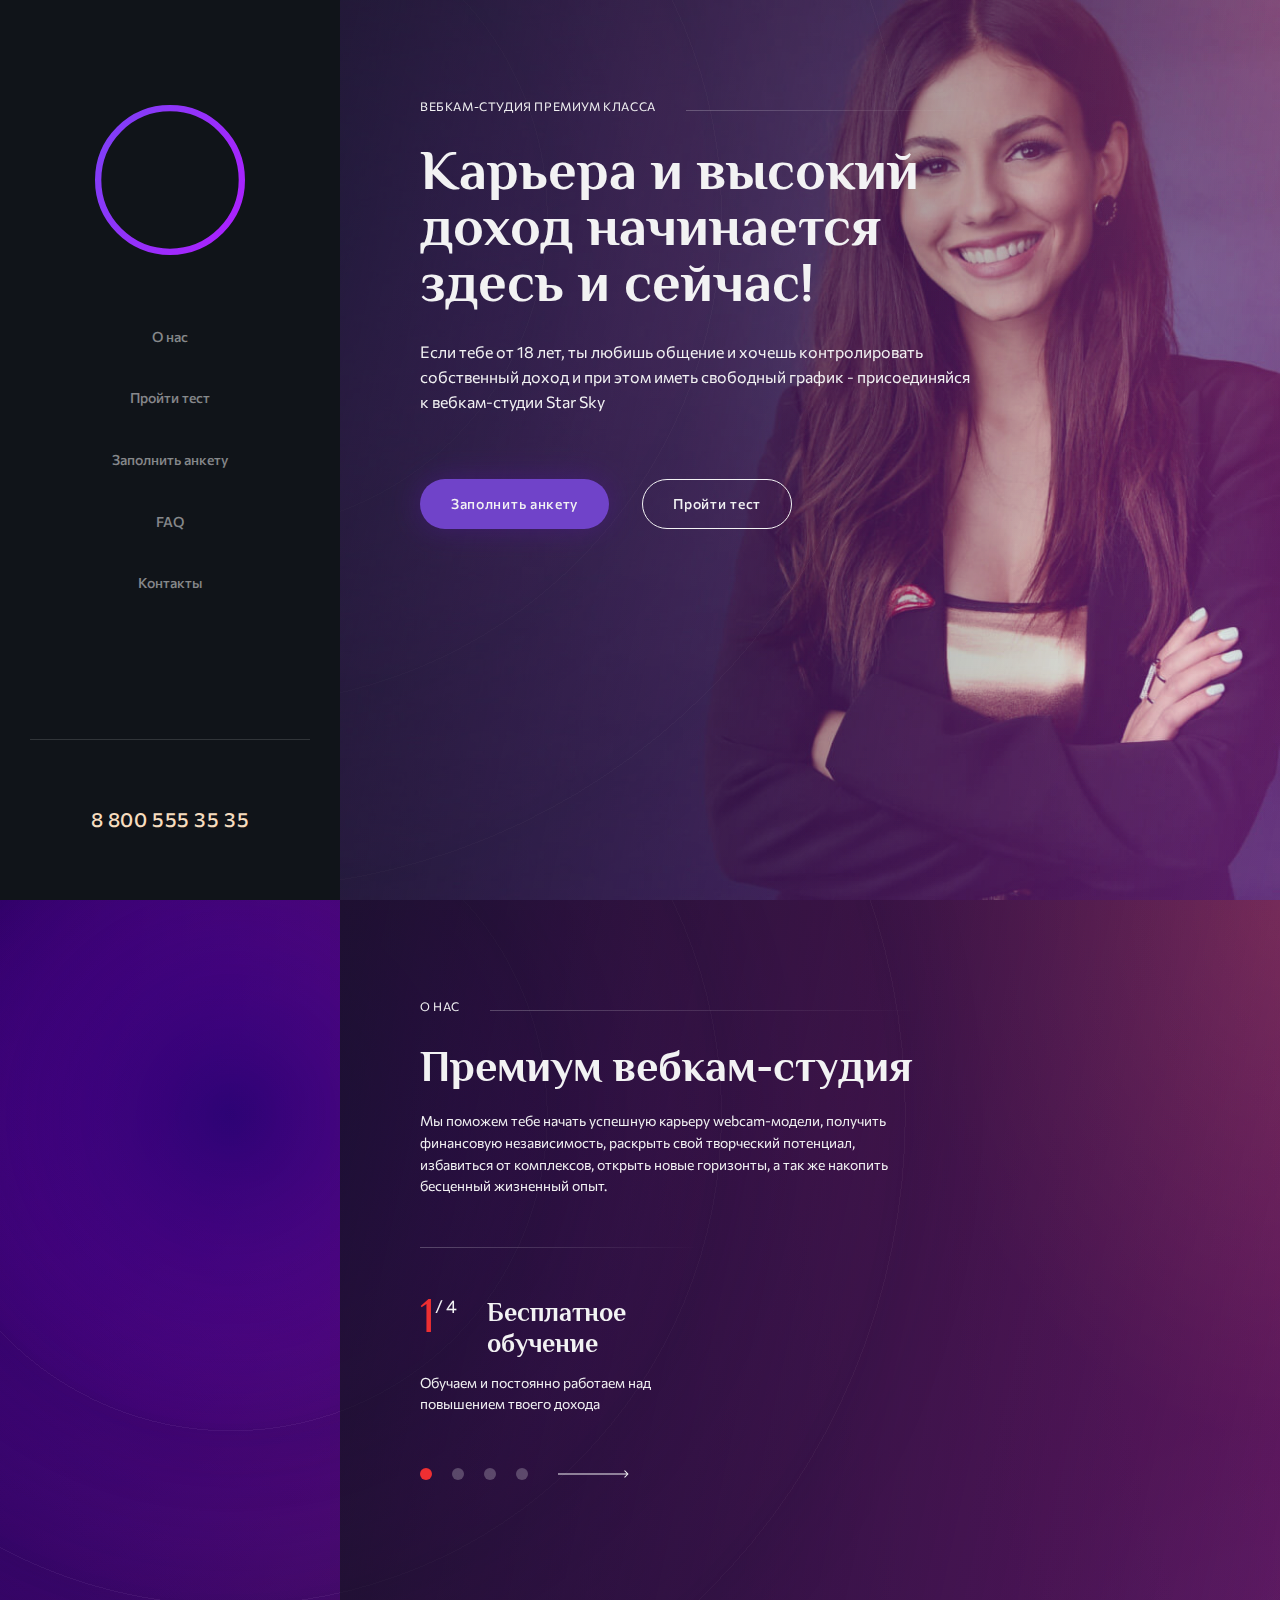
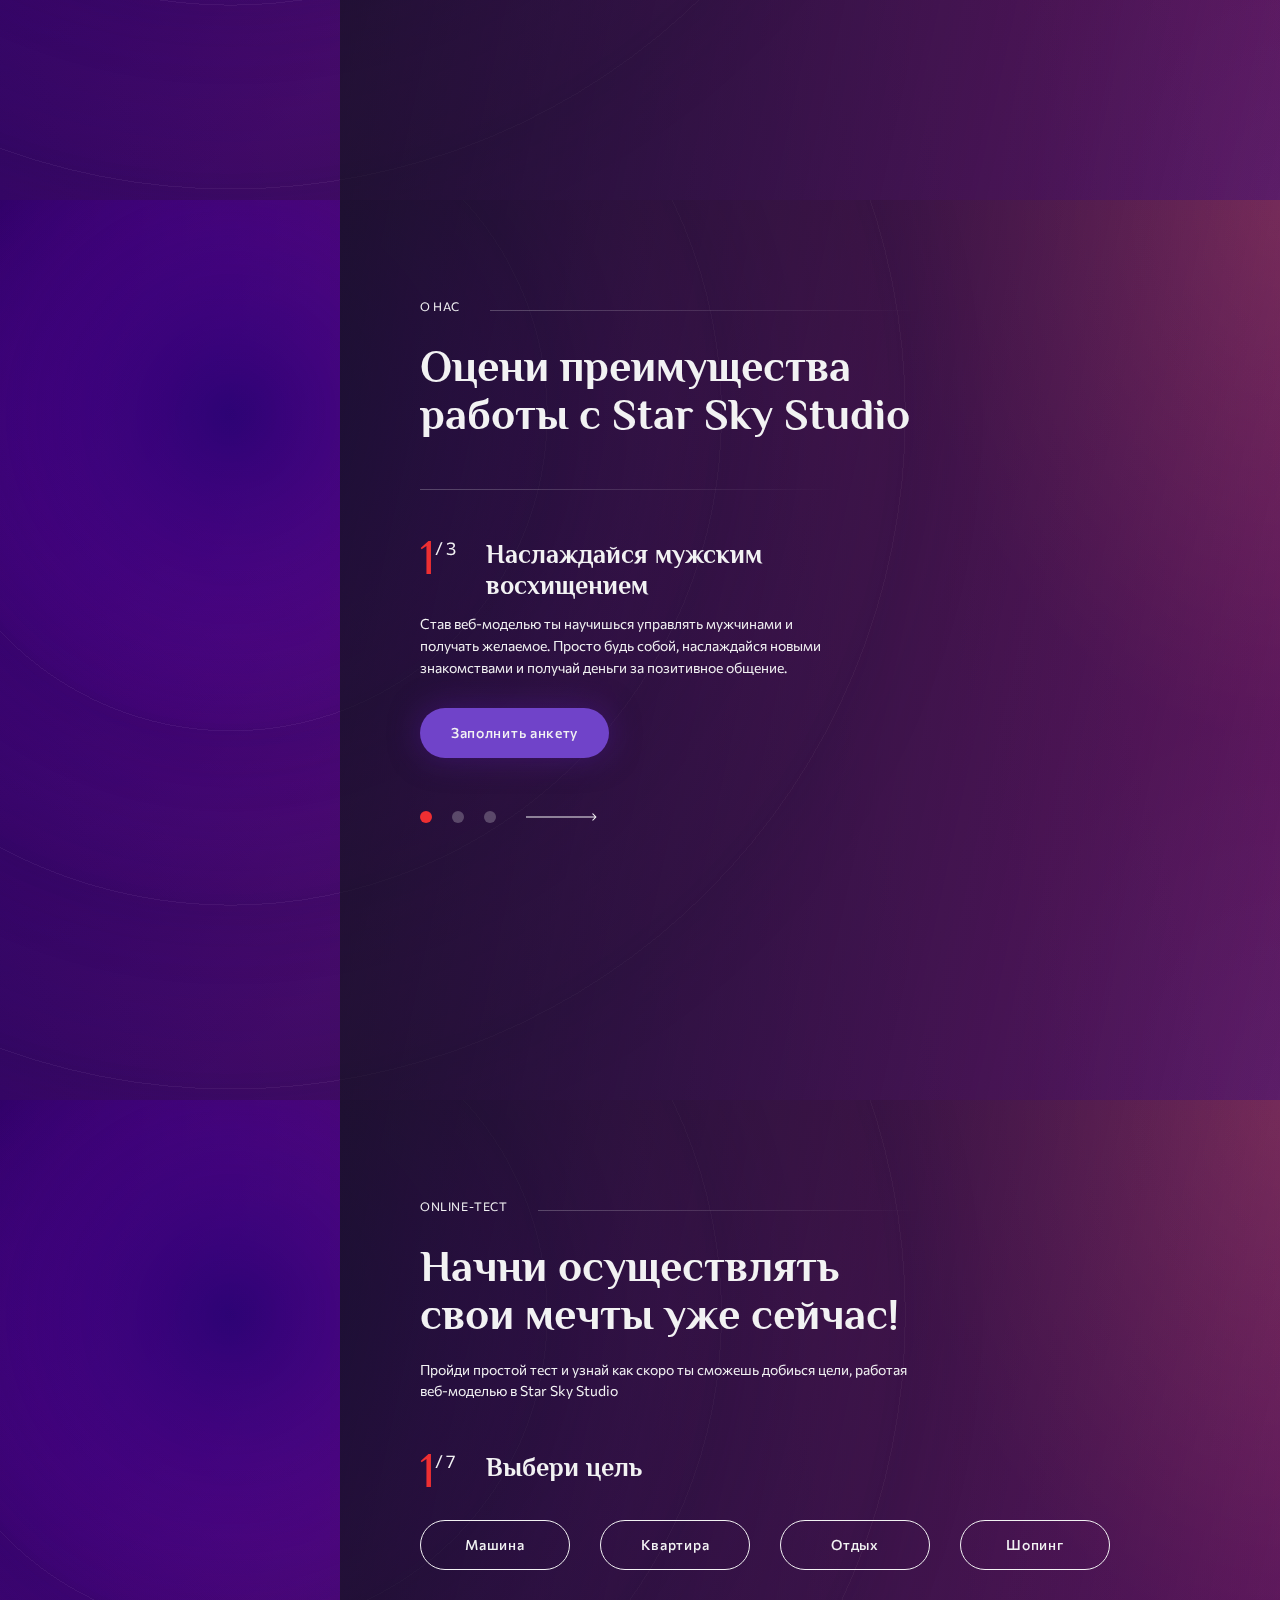
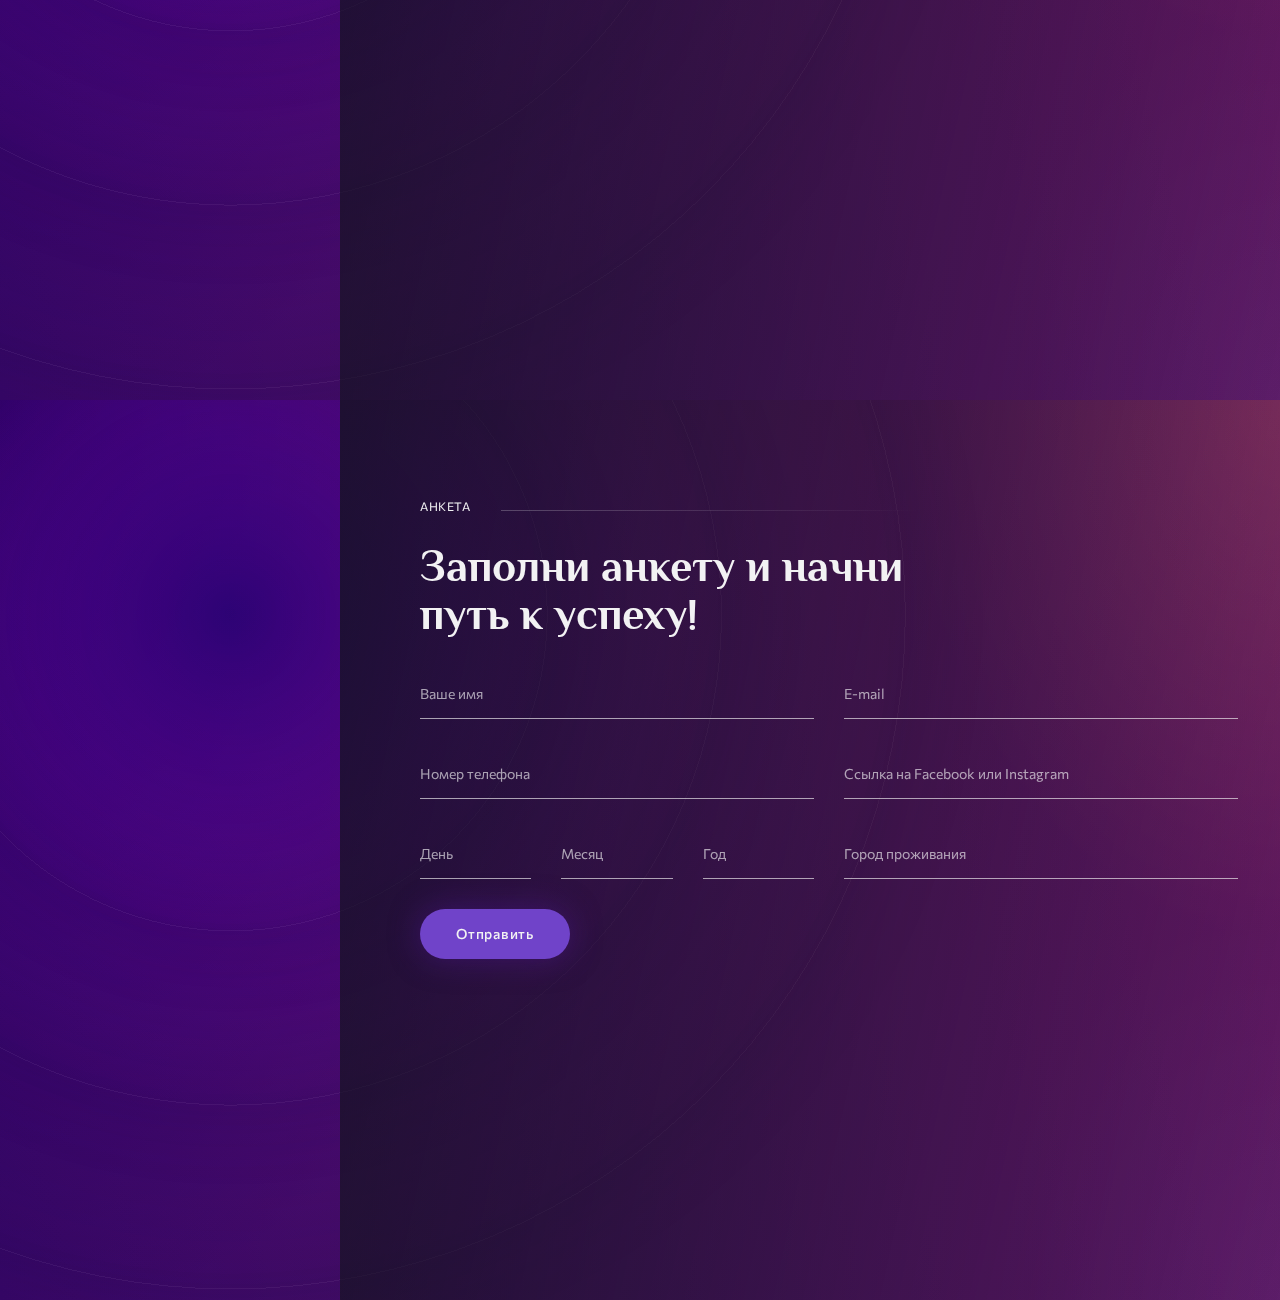
==== skystarstudio/index.html @ 14c9c00d "add project skystarstudio" ====
<!DOCTYPE html>
<html lang="zxx">

<head>
  <meta charset="UTF-8" />
  <title>Sky Star Studio</title>
  <!-- =================== META =================== -->
  <meta name="keywords" content="" />
  <meta name="description" content="" />
  <meta name="format-detection" content="telephone=no" />
  <meta name="viewport" content="width=device-width, initial-scale=1, shrink-to-fit=no" />
  <link rel="shortcut icon" href="assets/img/favicon.png" />
  <!-- =================== STYLE =================== -->
  <link rel="stylesheet" href="assets/css/slick.min.css" />
  <link rel="stylesheet" href="assets/css/style.css" />
</head>

<body id="home">
  <div id="app">
    <!-- ================= HEADER ================= -->
    <header class="header">
      <!-- <a href="#" class="nav-btn">
          <span></span>
          <span></span>
          <span></span>
        </a> -->
      <div class="header__container">
        <div class="header__top">
          <a href="index.html" class="logo"><img src="assets/img/logo.svg" alt="logo" /></a>
        </div>
        <div class="header__center">
          <nav class="nav-menu">
            <ul class="nav-list">
              <li><a href="#about">О нас</a></li>
              <li><a href="#questions">Пройти тест</a></li>
              <li><a href="#contacts">Заполнить анкету</a></li>
              <li><a href="faq.html">FAQ</a></li>
              <li><a href="contact.html">Контакты</a></li>
            </ul>
          </nav>
        </div>
        <div class="header__bottom">
          <a class="custom-link" href="tel:8 800 555 35 35" data-atr="8 800 555 35 35">
            <span>8 800 555 35 35</span>
          </a>
        </div>
      </div>
    </header>
    <!-- =============== HEADER END =============== -->

    <div class="site-content">
      <!-- ================ MAIN ================ -->
      <section class="main">
        <div class="section-bg" style="background-image: url(assets/img/bg-main.jpg);"></div>
        <div class="section-wrap scene" data-hover-only="true" data-pointer-events="true">
          <div class="slogan main__wrap scene-item">
            <span>Вебкам-студия премиум класса</span>
          </div>
          <h1 class="scene-item main__wrap" data-depth="0.075">Карьера и высокий доход начинается здесь и сейчас!</h1>
          <p class="scene-item main__wrap" data-depth="0.05">Если тебе от 18 лет, ты любишь общение и хочешь
            контролировать собственный доход и при этом иметь свободный график - присоединяйся к вебкам-студии Star Sky
          </p>
          <div class="main__btn-cover main__wrap scene-item">
            <a href="#contacts" class="btn btn-ancor">Заполнить анкету</a>
            <a href="#questions" class="btn btn-invert btn-ancor">Пройти тест</a>
          </div>
        </div>
      </section>
      <!-- =============== MAIN END =============== -->

      <!-- ================ ABOUT ================ -->
      <section id="about" class="about">
        <div class="section-bg" style="background-image: url(assets/img/bg-about.jpg);"></div>
        <div class="section-wrap">
          <div class="container-fluid">
            <div class="content-wrap">
              <div class="slogan">
                <span>О нас</span>
              </div>
              <h2>Премиум вебкам-студия</h2>
              <p>Мы поможем тебе начать успешную карьеру webcam-модели, получить финансовую независимость, раскрыть свой
                творческий потенциал, избавиться от комплексов, открыть новые горизонты, а так же накопить бесценный
                жизненный опыт.</p>
              <div class="about__slider-wrap">
                <div class="about__slider about-slider-1">
                  <div class="about__slide">
                    <div class="slide-top">
                      <div class="slide-number">
                        <div class="slide-number-current">1</div>
                        <div class="slide-number-all">/ 4</div>
                      </div>
                      <h4>Бесплатное обучение</h4>
                    </div>
                    <p>Обучаем и постоянно работаем над повышением твоего дохода</p>
                  </div>
                  <div class="about__slide">
                    <div class="slide-top">
                      <div class="slide-number">
                        <div class="slide-number-current">2</div>
                        <div class="slide-number-all">/ 4</div>
                      </div>
                      <h4>Регулярные выплаты</h4>
                    </div>
                    <p>2 раза в месяц и ежедневно – в первую неделю</p>
                  </div>
                  <div class="about__slide">
                    <div class="slide-top">
                      <div class="slide-number">
                        <div class="slide-number-current">3</div>
                        <div class="slide-number-all">/ 4</div>
                      </div>
                      <h4>Свободный график</h4>
                    </div>
                    <p>Возможность работы на 8 и более сайтах одновременно</p>
                  </div>
                  <div class="about__slide">
                    <div class="slide-top">
                      <div class="slide-number">
                        <div class="slide-number-current">4</div>
                        <div class="slide-number-all">/ 4</div>
                      </div>
                      <h4>Комфорт и безопасность</h4>
                    </div>
                    <p>Возможность работы на 8 и более сайтах одновременно</p>
                  </div>
                </div>
                <div class="cover-slide-navigation cover-slide-navigation-1"></div>
              </div>
            </div>
          </div>
        </div>
      </section>
      <!-- =============== ABOUT END =============== -->

      <!-- ================ ABOUT 2 ================ -->
      <section class="about about__two">
        <div class="section-bg" style="background-image: url(assets/img/bg-about-2.jpg);"></div>
        <div class="section-wrap">
          <div class="container-fluid">
            <div class="content-wrap">
              <div class="slogan">
                <span>О нас</span>
              </div>
              <h2>Оцени преимущества работы с Star Sky Studio</h2>
              <div class="about__slider-wrap">
                <div class="about__slider about-slider-2">
                  <div class="about__slide">
                    <div class="slide-top">
                      <div class="slide-number">
                        <div class="slide-number-current">1</div>
                        <div class="slide-number-all">/ 3</div>
                      </div>
                      <h4>Наслаждайся мужским восхищением</h4>
                    </div>
                    <p>Став веб-моделью ты научишься управлять мужчинами и получать желаемое. Просто будь собой,
                      наслаждайся новыми знакомствами и получай деньги за позитивное общение.</p>
                  </div>
                  <div class="about__slide">
                    <div class="slide-top">
                      <div class="slide-number">
                        <div class="slide-number-current">2</div>
                        <div class="slide-number-all">/ 3</div>
                      </div>
                      <h4>Конфиденциaльно и безопасно</h4>
                    </div>
                    <p>Работа происходит только в виртуальной реальности. Все личные данные моделей известны только
                      сотрудникам вебкам-студии и никогда не разглашаются.</p>
                  </div>
                  <div class="about__slide">
                    <div class="slide-top">
                      <div class="slide-number">
                        <div class="slide-number-current">3</div>
                        <div class="slide-number-all">/ 3</div>
                      </div>
                      <h4>Получай прибыль с удовольствием</h4>
                    </div>
                    <p>Получай деньги за приятное общение. Проводи время в компании разных собеседников, улыбайся,
                      флиртуй, ведь это развлечение которое позволяет отлично зарабатывать!</p>
                  </div>
                </div>
                <a href="#contacts" class="btn">Заполнить анкету</a>
                <div class="cover-slide-navigation cover-slide-navigation-2"></div>
              </div>
            </div>
          </div>
        </div>
      </section>
      <!-- =============== ABOUT 2 END =============== -->

      <!-- ================ QUESTIONS ================ -->
      <section id="questions" class="questions">
        <div class="section-bg" style="background-image: url(assets/img/bg-questions.jpg);"></div>
        <div class="section-wrap">
          <div class="container-fluid">
            <div class="content-wrap">
              <div class="slogan">
                <span>Online-тест</span>
              </div>
            </div>
            <div class="questions__wrap">
              <!-- STEP 1 -->
              <div class="questions__step step1 active" rel="step1">
                <div class="content-wrap">
                  <h2>Начни осуществлять свои мечты уже сейчас!</h2>
                  <p>Пройди простой тест и узнай как скоро ты сможешь добиься цели, работая веб-моделью в Star Sky
                    Studio
                  </p>
                </div>
                <div class="slide-top">
                  <div class="slide-number">
                    <div class="slide-number-current">1</div>
                    <div class="slide-number-all">/ 7</div>
                  </div>
                  <h4>Выбери цель</h4>
                </div>
                <ul class="questions__list">
                  <li><button class="btn btn-invert" data-atr="Машина">Машина</button></li>
                  <li><button class="btn btn-invert" data-atr="Квартира">Квартира</button></li>
                  <li><button class="btn btn-invert" data-atr="Отдых">Отдых</button></li>
                  <li><button class="btn btn-invert" data-atr="Шопинг">Шопинг</button></li>
                </ul>
              </div>
              <!-- STEP 2 -->
              <div class="questions__step step2" rel="step2">
                <div class="content-wrap">
                  <h2>Достигай целей вместе с Star Sky Studio</h2>
                  <p>Пройди простой тест и узнай как скоро ты сможешь добиься цели, работая веб-моделью в Star Sky
                    Studio
                  </p>
                </div>
                <div class="slide-top">
                  <div class="slide-number">
                    <div class="slide-number-current">2</div>
                    <div class="slide-number-all">/ 7</div>
                  </div>
                  <h4>Сколько часов в день планируешь работать?</h4>
                </div>
                <ul class="questions__list">
                  <li><button class="btn btn-invert" data-atr="3 часа">3 часа</button></li>
                  <li><button class="btn btn-invert" data-atr="5 часов">5 часов</button></li>
                  <li><button class="btn btn-invert" data-atr="8 часов">8 часов</button></li>
                </ul>
              </div>
              <!-- STEP 3 -->
              <div class="questions__step step3" rel="step3">
                <div class="content-wrap">
                  <h2>Покоряй окружающих вместе с Star Sky Studio</h2>
                  <p>Пройди простой тест и узнай как скоро ты сможешь добиься цели, работая веб-моделью в Star Sky
                    Studio
                  </p>
                </div>
                <div class="slide-top">
                  <div class="slide-number">
                    <div class="slide-number-current">3</div>
                    <div class="slide-number-all">/ 7</div>
                  </div>
                  <h4>Сколько дней в неделю?</h4>
                </div>
                <ul class="questions__list">
                  <li><button class="btn btn-invert" data-atr="3 дня">3 дня</button></li>
                  <li><button class="btn btn-invert" data-atr="4 дня">4 дня</button></li>
                  <li><button class="btn btn-invert" data-atr="5 дней">3 дней</button></li>
                </ul>
              </div>
              <!-- STEP 4 -->
              <div class="questions__step step4" rel="step4">
                <div class="content-wrap">
                  <h2>Расширяй круг общения вместе с Star Sky Studio</h2>
                  <p>Пройди простой тест и узнай как скоро ты сможешь добиься цели, работая веб-моделью в Star Sky
                    Studio
                  </p>
                </div>
                <div class="slide-top">
                  <div class="slide-number">
                    <div class="slide-number-current">4</div>
                    <div class="slide-number-all">/ 7</div>
                  </div>
                  <h4>Твой уровень английского?</h4>
                </div>
                <ul class="questions__list">
                  <li><button class="btn btn-invert" data-atr="Базовый уровень">Базовый уровень</button></li>
                  <li><button class="btn btn-invert" data-atr="Средний уровень">Средний уровень</button></li>
                  <li><button class="btn btn-invert" data-atr="Свободно общаюсь">Свободно общаюсь</button></li>
                </ul>
              </div>
              <!-- STEP 5 -->
              <div class="questions__step step5" rel="step5">
                <div class="content-wrap">
                  <h2>Стань неотразимой вместе с Star Sky Studio</h2>
                  <p>Пройди простой тест и узнай как скоро ты сможешь добиься цели, работая веб-моделью в Star Sky
                    Studio
                  </p>
                </div>
                <div class="slide-top">
                  <div class="slide-number">
                    <div class="slide-number-current">5</div>
                    <div class="slide-number-all">/ 7</div>
                  </div>
                  <h4>Считаешь себя привлекательной?</h4>
                </div>
                <ul class="questions__list">
                  <li><button class="btn btn-invert" data-atr="Да">Да</button></li>
                  <li><button class="btn btn-invert" data-atr="Нет">Нет</button></li>
                </ul>
              </div>
              <!-- STEP 6 -->
              <div class="questions__step step6" rel="step6">
                <div class="content-wrap">
                  <h2>Раскрой свой потенциал вместе с Star Sky Studio</h2>
                  <p>Пройди простой тест и узнай как скоро ты сможешь добиься цели, работая веб-моделью в Star Sky
                    Studio
                  </p>
                </div>
                <div class="slide-top">
                  <div class="slide-number">
                    <div class="slide-number-current">6</div>
                    <div class="slide-number-all">/ 7</div>
                  </div>
                  <h4>Cчитаешь себя особенной?</h4>
                </div>
                <ul class="questions__list">
                  <li><button class="btn btn-invert" data-atr="Да">Да</button></li>
                  <li><button class="btn btn-invert" data-atr="Нет">Нет</button></li>
                </ul>
              </div>
              <!-- STEP 7 -->
              <div class="questions__step step7 ">
                <div class="content-wrap">
                  <h2>Вместе с Star Sky Studio ты добъешься всего!</h2>
                  <p>Пройди простой тест и узнай как скоро ты сможешь добиься цели, работая веб-моделью в Star Sky
                    Studio
                  </p>
                </div>
                <div class="slide-top">
                  <div class="slide-number">
                    <div class="slide-number-current">7</div>
                    <div class="slide-number-all">/ 7</div>
                  </div>
                  <h4>Докажи, что ты не робот</h4>
                </div>
                <form>
                  <input class="questions-input-1" type="hidden" name="step1">
                  <input class="questions-input-2" type="hidden" name="step2">
                  <input class="questions-input-3" type="hidden" name="step3">
                  <input class="questions-input-4" type="hidden" name="step4">
                  <input class="questions-input-5" type="hidden" name="step5">
                  <input class="questions-input-6" type="hidden" name="step6">
                  <div class="questions__form">
                    <input class="questions__form-input" type="tel" name="your-phone"
                      placeholder="Введите номер телефона">
                    <input class="btn" type="submit" value="Отправить">
                  </div>
                </form>
              </div>
            </div>
          </div>
        </div>
      </section>
      <!-- =============== QUESTIONS END =============== -->

      <!-- ================ ABOUT ================ -->
      <section id="contacts" class="contacts">
        <div class="section-bg" style="background-image: url(assets/img/bg-form.png);"></div>
        <div class="section-wrap">
          <div class="container-fluid">
            <div class="content-wrap">
              <div class="slogan">
                <span>Анкета</span>
              </div>
              <h2>Заполни анкету и начни путь к успеху!</h2>
            </div>
            <div class="contacts__wrap">
              <form>
                <ul class="form-wrap">
                  <li>
                    <input type="text" name="your-name" placeholder="Ваше имя">
                  </li>
                  <li>
                    <input type="email" name="your-email" placeholder="E-mail">
                  </li>
                  <li>
                    <input type="tel" name="your-phone" placeholder="Номер телефона">
                  </li>
                  <li>
                    <input type="text" name="your-link" placeholder="Ссылка на Facebook или Instagram">
                  </li>
                  <li>
                    <div class="input-wrap">
                      <div class="input-item">
                        <input type="number" name="your-day" placeholder="День">
                      </div>
                      <div class="input-item">
                        <input type="number" name="your-mounth" placeholder="Месяц">
                      </div>
                      <div class="input-item">
                        <input type="number" name="your-year" placeholder="Год">
                      </div>
                    </div>
                  </li>
                  <li>
                    <input type="text" name="your-city" placeholder="Город проживания">
                  </li>
                </ul>
                <input class="btn" type="submit" value="Отправить">
              </form>
            </div>
          </div>
        </div>
      </section>
      <!-- =============== ABOUT END =============== -->
    </div>
  </div>

  <!--=================== SCRIPT	===================-->
  <script src="assets/js/jquery-2.2.4.min.js"></script>
  <script src="assets/js/slick.min.js"></script>
  <script src="assets/js/parallax.min.js"></script>
  <script src="assets/js/scripts.js"></script>
</body>

</html>
---- skystarstudio/assets/css/style.css ----
/*------------------------- STRUCTURE -------------------------*/
/*-------------------------- DEFAULT --------------------------*/
/*------------------------- NORMALIZE -------------------------*/
/*!
 * Bootstrap Grid v4.3.1 (https://getbootstrap.com/)
 * Copyright 2011-2019 The Bootstrap Authors
 * Copyright 2011-2019 Twitter, Inc.
 * Licensed under MIT (https://github.com/twbs/bootstrap/blob/master/LICENSE)
 */
@import url("https://fonts.googleapis.com/css2?family=Commissioner:wght@400;500;600;700&family=Philosopher:wght@700&display=swap");
html {
  -webkit-box-sizing: border-box;
          box-sizing: border-box;
  -ms-overflow-style: scrollbar; }

.container {
  width: 100%;
  padding-right: 15px;
  padding-left: 15px;
  margin-right: auto;
  margin-left: auto; }

@media (min-width: 768px) {
  .container {
    max-width: 768px; } }
@media (min-width: 992px) {
  .container {
    max-width: 960px; } }
@media (min-width: 1200px) {
  .container {
    max-width: 1170px; } }
.container-fluid {
  width: 100%; }

.row {
  display: -ms-flexbox;
  display: -webkit-box;
  display: flex;
  -ms-flex-wrap: wrap;
  flex-wrap: wrap;
  margin-right: -15px;
  margin-left: -15px; }

.no-gutters {
  margin-right: 0;
  margin-left: 0; }

.no-gutters > .col,
.no-gutters > [class*="col-"] {
  padding-right: 0;
  padding-left: 0; }

.col-1,
.col-2,
.col-3,
.col-4,
.col-5,
.col-6,
.col-7,
.col-8,
.col-9,
.col-10,
.col-11,
.col-12,
.col,
.col-auto,
.col-sm-1,
.col-sm-2,
.col-sm-3,
.col-sm-4,
.col-sm-5,
.col-sm-6,
.col-sm-7,
.col-sm-8,
.col-sm-9,
.col-sm-10,
.col-sm-11,
.col-sm-12,
.col-sm,
.col-sm-auto,
.col-md-1,
.col-md-2,
.col-md-3,
.col-md-4,
.col-md-5,
.col-md-6,
.col-md-7,
.col-md-8,
.col-md-9,
.col-md-10,
.col-md-11,
.col-md-12,
.col-md,
.col-md-auto,
.col-lg-1,
.col-lg-2,
.col-lg-3,
.col-lg-4,
.col-lg-5,
.col-lg-6,
.col-lg-7,
.col-lg-8,
.col-lg-9,
.col-lg-10,
.col-lg-11,
.col-lg-12,
.col-lg,
.col-lg-auto,
.col-xl-1,
.col-xl-2,
.col-xl-3,
.col-xl-4,
.col-xl-5,
.col-xl-6,
.col-xl-7,
.col-xl-8,
.col-xl-9,
.col-xl-10,
.col-xl-11,
.col-xl-12,
.col-xl,
.col-xl-auto {
  position: relative;
  width: 100%;
  padding-right: 15px;
  padding-left: 15px; }

.col {
  -ms-flex-preferred-size: 0;
  flex-basis: 0;
  -ms-flex-positive: 1;
  -webkit-box-flex: 1;
          flex-grow: 1;
  max-width: 100%; }

.col-auto {
  -ms-flex: 0 0 auto;
  -webkit-box-flex: 0;
          flex: 0 0 auto;
  width: auto;
  max-width: 100%; }

.col-1 {
  -ms-flex: 0 0 8.333333%;
  -webkit-box-flex: 0;
          flex: 0 0 8.333333%;
  max-width: 8.333333%; }

.col-2 {
  -ms-flex: 0 0 16.666667%;
  -webkit-box-flex: 0;
          flex: 0 0 16.666667%;
  max-width: 16.666667%; }

.col-3 {
  -ms-flex: 0 0 25%;
  -webkit-box-flex: 0;
          flex: 0 0 25%;
  max-width: 25%; }

.col-4 {
  -ms-flex: 0 0 33.333333%;
  -webkit-box-flex: 0;
          flex: 0 0 33.333333%;
  max-width: 33.333333%; }

.col-5 {
  -ms-flex: 0 0 41.666667%;
  -webkit-box-flex: 0;
          flex: 0 0 41.666667%;
  max-width: 41.666667%; }

.col-6 {
  -ms-flex: 0 0 50%;
  -webkit-box-flex: 0;
          flex: 0 0 50%;
  max-width: 50%; }

.col-7 {
  -ms-flex: 0 0 58.333333%;
  -webkit-box-flex: 0;
          flex: 0 0 58.333333%;
  max-width: 58.333333%; }

.col-8 {
  -ms-flex: 0 0 66.666667%;
  -webkit-box-flex: 0;
          flex: 0 0 66.666667%;
  max-width: 66.666667%; }

.col-9 {
  -ms-flex: 0 0 75%;
  -webkit-box-flex: 0;
          flex: 0 0 75%;
  max-width: 75%; }

.col-10 {
  -ms-flex: 0 0 83.333333%;
  -webkit-box-flex: 0;
          flex: 0 0 83.333333%;
  max-width: 83.333333%; }

.col-11 {
  -ms-flex: 0 0 91.666667%;
  -webkit-box-flex: 0;
          flex: 0 0 91.666667%;
  max-width: 91.666667%; }

.col-12 {
  -ms-flex: 0 0 100%;
  -webkit-box-flex: 0;
          flex: 0 0 100%;
  max-width: 100%; }

.order-first {
  -ms-flex-order: -1;
  -webkit-box-ordinal-group: 0;
          order: -1; }

.order-last {
  -ms-flex-order: 13;
  -webkit-box-ordinal-group: 14;
          order: 13; }

.order-0 {
  -ms-flex-order: 0;
  -webkit-box-ordinal-group: 1;
          order: 0; }

.order-1 {
  -ms-flex-order: 1;
  -webkit-box-ordinal-group: 2;
          order: 1; }

.order-2 {
  -ms-flex-order: 2;
  -webkit-box-ordinal-group: 3;
          order: 2; }

.order-3 {
  -ms-flex-order: 3;
  -webkit-box-ordinal-group: 4;
          order: 3; }

.order-4 {
  -ms-flex-order: 4;
  -webkit-box-ordinal-group: 5;
          order: 4; }

.order-5 {
  -ms-flex-order: 5;
  -webkit-box-ordinal-group: 6;
          order: 5; }

.order-6 {
  -ms-flex-order: 6;
  -webkit-box-ordinal-group: 7;
          order: 6; }

.order-7 {
  -ms-flex-order: 7;
  -webkit-box-ordinal-group: 8;
          order: 7; }

.order-8 {
  -ms-flex-order: 8;
  -webkit-box-ordinal-group: 9;
          order: 8; }

.order-9 {
  -ms-flex-order: 9;
  -webkit-box-ordinal-group: 10;
          order: 9; }

.order-10 {
  -ms-flex-order: 10;
  -webkit-box-ordinal-group: 11;
          order: 10; }

.order-11 {
  -ms-flex-order: 11;
  -webkit-box-ordinal-group: 12;
          order: 11; }

.order-12 {
  -ms-flex-order: 12;
  -webkit-box-ordinal-group: 13;
          order: 12; }

.offset-1 {
  margin-left: 8.333333%; }

.offset-2 {
  margin-left: 16.666667%; }

.offset-3 {
  margin-left: 25%; }

.offset-4 {
  margin-left: 33.333333%; }

.offset-5 {
  margin-left: 41.666667%; }

.offset-6 {
  margin-left: 50%; }

.offset-7 {
  margin-left: 58.333333%; }

.offset-8 {
  margin-left: 66.666667%; }

.offset-9 {
  margin-left: 75%; }

.offset-10 {
  margin-left: 83.333333%; }

.offset-11 {
  margin-left: 91.666667%; }

@media (min-width: 576px) {
  .col-sm {
    -ms-flex-preferred-size: 0;
    flex-basis: 0;
    -ms-flex-positive: 1;
    -webkit-box-flex: 1;
            flex-grow: 1;
    max-width: 100%; }

  .col-sm-auto {
    -ms-flex: 0 0 auto;
    -webkit-box-flex: 0;
            flex: 0 0 auto;
    width: auto;
    max-width: 100%; }

  .col-sm-1 {
    -ms-flex: 0 0 8.333333%;
    -webkit-box-flex: 0;
            flex: 0 0 8.333333%;
    max-width: 8.333333%; }

  .col-sm-2 {
    -ms-flex: 0 0 16.666667%;
    -webkit-box-flex: 0;
            flex: 0 0 16.666667%;
    max-width: 16.666667%; }

  .col-sm-3 {
    -ms-flex: 0 0 25%;
    -webkit-box-flex: 0;
            flex: 0 0 25%;
    max-width: 25%; }

  .col-sm-4 {
    -ms-flex: 0 0 33.333333%;
    -webkit-box-flex: 0;
            flex: 0 0 33.333333%;
    max-width: 33.333333%; }

  .col-sm-5 {
    -ms-flex: 0 0 41.666667%;
    -webkit-box-flex: 0;
            flex: 0 0 41.666667%;
    max-width: 41.666667%; }

  .col-sm-6 {
    -ms-flex: 0 0 50%;
    -webkit-box-flex: 0;
            flex: 0 0 50%;
    max-width: 50%; }

  .col-sm-7 {
    -ms-flex: 0 0 58.333333%;
    -webkit-box-flex: 0;
            flex: 0 0 58.333333%;
    max-width: 58.333333%; }

  .col-sm-8 {
    -ms-flex: 0 0 66.666667%;
    -webkit-box-flex: 0;
            flex: 0 0 66.666667%;
    max-width: 66.666667%; }

  .col-sm-9 {
    -ms-flex: 0 0 75%;
    -webkit-box-flex: 0;
            flex: 0 0 75%;
    max-width: 75%; }

  .col-sm-10 {
    -ms-flex: 0 0 83.333333%;
    -webkit-box-flex: 0;
            flex: 0 0 83.333333%;
    max-width: 83.333333%; }

  .col-sm-11 {
    -ms-flex: 0 0 91.666667%;
    -webkit-box-flex: 0;
            flex: 0 0 91.666667%;
    max-width: 91.666667%; }

  .col-sm-12 {
    -ms-flex: 0 0 100%;
    -webkit-box-flex: 0;
            flex: 0 0 100%;
    max-width: 100%; }

  .order-sm-first {
    -ms-flex-order: -1;
    -webkit-box-ordinal-group: 0;
            order: -1; }

  .order-sm-last {
    -ms-flex-order: 13;
    -webkit-box-ordinal-group: 14;
            order: 13; }

  .order-sm-0 {
    -ms-flex-order: 0;
    -webkit-box-ordinal-group: 1;
            order: 0; }

  .order-sm-1 {
    -ms-flex-order: 1;
    -webkit-box-ordinal-group: 2;
            order: 1; }

  .order-sm-2 {
    -ms-flex-order: 2;
    -webkit-box-ordinal-group: 3;
            order: 2; }

  .order-sm-3 {
    -ms-flex-order: 3;
    -webkit-box-ordinal-group: 4;
            order: 3; }

  .order-sm-4 {
    -ms-flex-order: 4;
    -webkit-box-ordinal-group: 5;
            order: 4; }

  .order-sm-5 {
    -ms-flex-order: 5;
    -webkit-box-ordinal-group: 6;
            order: 5; }

  .order-sm-6 {
    -ms-flex-order: 6;
    -webkit-box-ordinal-group: 7;
            order: 6; }

  .order-sm-7 {
    -ms-flex-order: 7;
    -webkit-box-ordinal-group: 8;
            order: 7; }

  .order-sm-8 {
    -ms-flex-order: 8;
    -webkit-box-ordinal-group: 9;
            order: 8; }

  .order-sm-9 {
    -ms-flex-order: 9;
    -webkit-box-ordinal-group: 10;
            order: 9; }

  .order-sm-10 {
    -ms-flex-order: 10;
    -webkit-box-ordinal-group: 11;
            order: 10; }

  .order-sm-11 {
    -ms-flex-order: 11;
    -webkit-box-ordinal-group: 12;
            order: 11; }

  .order-sm-12 {
    -ms-flex-order: 12;
    -webkit-box-ordinal-group: 13;
            order: 12; }

  .offset-sm-0 {
    margin-left: 0; }

  .offset-sm-1 {
    margin-left: 8.333333%; }

  .offset-sm-2 {
    margin-left: 16.666667%; }

  .offset-sm-3 {
    margin-left: 25%; }

  .offset-sm-4 {
    margin-left: 33.333333%; }

  .offset-sm-5 {
    margin-left: 41.666667%; }

  .offset-sm-6 {
    margin-left: 50%; }

  .offset-sm-7 {
    margin-left: 58.333333%; }

  .offset-sm-8 {
    margin-left: 66.666667%; }

  .offset-sm-9 {
    margin-left: 75%; }

  .offset-sm-10 {
    margin-left: 83.333333%; }

  .offset-sm-11 {
    margin-left: 91.666667%; } }
@media (min-width: 768px) {
  .col-md {
    -ms-flex-preferred-size: 0;
    flex-basis: 0;
    -ms-flex-positive: 1;
    -webkit-box-flex: 1;
            flex-grow: 1;
    max-width: 100%; }

  .col-md-auto {
    -ms-flex: 0 0 auto;
    -webkit-box-flex: 0;
            flex: 0 0 auto;
    width: auto;
    max-width: 100%; }

  .col-md-1 {
    -ms-flex: 0 0 8.333333%;
    -webkit-box-flex: 0;
            flex: 0 0 8.333333%;
    max-width: 8.333333%; }

  .col-md-2 {
    -ms-flex: 0 0 16.666667%;
    -webkit-box-flex: 0;
            flex: 0 0 16.666667%;
    max-width: 16.666667%; }

  .col-md-3 {
    -ms-flex: 0 0 25%;
    -webkit-box-flex: 0;
            flex: 0 0 25%;
    max-width: 25%; }

  .col-md-4 {
    -ms-flex: 0 0 33.333333%;
    -webkit-box-flex: 0;
            flex: 0 0 33.333333%;
    max-width: 33.333333%; }

  .col-md-5 {
    -ms-flex: 0 0 41.666667%;
    -webkit-box-flex: 0;
            flex: 0 0 41.666667%;
    max-width: 41.666667%; }

  .col-md-6 {
    -ms-flex: 0 0 50%;
    -webkit-box-flex: 0;
            flex: 0 0 50%;
    max-width: 50%; }

  .col-md-7 {
    -ms-flex: 0 0 58.333333%;
    -webkit-box-flex: 0;
            flex: 0 0 58.333333%;
    max-width: 58.333333%; }

  .col-md-8 {
    -ms-flex: 0 0 66.666667%;
    -webkit-box-flex: 0;
            flex: 0 0 66.666667%;
    max-width: 66.666667%; }

  .col-md-9 {
    -ms-flex: 0 0 75%;
    -webkit-box-flex: 0;
            flex: 0 0 75%;
    max-width: 75%; }

  .col-md-10 {
    -ms-flex: 0 0 83.333333%;
    -webkit-box-flex: 0;
            flex: 0 0 83.333333%;
    max-width: 83.333333%; }

  .col-md-11 {
    -ms-flex: 0 0 91.666667%;
    -webkit-box-flex: 0;
            flex: 0 0 91.666667%;
    max-width: 91.666667%; }

  .col-md-12 {
    -ms-flex: 0 0 100%;
    -webkit-box-flex: 0;
            flex: 0 0 100%;
    max-width: 100%; }

  .order-md-first {
    -ms-flex-order: -1;
    -webkit-box-ordinal-group: 0;
            order: -1; }

  .order-md-last {
    -ms-flex-order: 13;
    -webkit-box-ordinal-group: 14;
            order: 13; }

  .order-md-0 {
    -ms-flex-order: 0;
    -webkit-box-ordinal-group: 1;
            order: 0; }

  .order-md-1 {
    -ms-flex-order: 1;
    -webkit-box-ordinal-group: 2;
            order: 1; }

  .order-md-2 {
    -ms-flex-order: 2;
    -webkit-box-ordinal-group: 3;
            order: 2; }

  .order-md-3 {
    -ms-flex-order: 3;
    -webkit-box-ordinal-group: 4;
            order: 3; }

  .order-md-4 {
    -ms-flex-order: 4;
    -webkit-box-ordinal-group: 5;
            order: 4; }

  .order-md-5 {
    -ms-flex-order: 5;
    -webkit-box-ordinal-group: 6;
            order: 5; }

  .order-md-6 {
    -ms-flex-order: 6;
    -webkit-box-ordinal-group: 7;
            order: 6; }

  .order-md-7 {
    -ms-flex-order: 7;
    -webkit-box-ordinal-group: 8;
            order: 7; }

  .order-md-8 {
    -ms-flex-order: 8;
    -webkit-box-ordinal-group: 9;
            order: 8; }

  .order-md-9 {
    -ms-flex-order: 9;
    -webkit-box-ordinal-group: 10;
            order: 9; }

  .order-md-10 {
    -ms-flex-order: 10;
    -webkit-box-ordinal-group: 11;
            order: 10; }

  .order-md-11 {
    -ms-flex-order: 11;
    -webkit-box-ordinal-group: 12;
            order: 11; }

  .order-md-12 {
    -ms-flex-order: 12;
    -webkit-box-ordinal-group: 13;
            order: 12; }

  .offset-md-0 {
    margin-left: 0; }

  .offset-md-1 {
    margin-left: 8.333333%; }

  .offset-md-2 {
    margin-left: 16.666667%; }

  .offset-md-3 {
    margin-left: 25%; }

  .offset-md-4 {
    margin-left: 33.333333%; }

  .offset-md-5 {
    margin-left: 41.666667%; }

  .offset-md-6 {
    margin-left: 50%; }

  .offset-md-7 {
    margin-left: 58.333333%; }

  .offset-md-8 {
    margin-left: 66.666667%; }

  .offset-md-9 {
    margin-left: 75%; }

  .offset-md-10 {
    margin-left: 83.333333%; }

  .offset-md-11 {
    margin-left: 91.666667%; } }
@media (min-width: 992px) {
  .col-lg {
    -ms-flex-preferred-size: 0;
    flex-basis: 0;
    -ms-flex-positive: 1;
    -webkit-box-flex: 1;
            flex-grow: 1;
    max-width: 100%; }

  .col-lg-auto {
    -ms-flex: 0 0 auto;
    -webkit-box-flex: 0;
            flex: 0 0 auto;
    width: auto;
    max-width: 100%; }

  .col-lg-1 {
    -ms-flex: 0 0 8.333333%;
    -webkit-box-flex: 0;
            flex: 0 0 8.333333%;
    max-width: 8.333333%; }

  .col-lg-2 {
    -ms-flex: 0 0 16.666667%;
    -webkit-box-flex: 0;
            flex: 0 0 16.666667%;
    max-width: 16.666667%; }

  .col-lg-3 {
    -ms-flex: 0 0 25%;
    -webkit-box-flex: 0;
            flex: 0 0 25%;
    max-width: 25%; }

  .col-lg-4 {
    -ms-flex: 0 0 33.333333%;
    -webkit-box-flex: 0;
            flex: 0 0 33.333333%;
    max-width: 33.333333%; }

  .col-lg-5 {
    -ms-flex: 0 0 41.666667%;
    -webkit-box-flex: 0;
            flex: 0 0 41.666667%;
    max-width: 41.666667%; }

  .col-lg-6 {
    -ms-flex: 0 0 50%;
    -webkit-box-flex: 0;
            flex: 0 0 50%;
    max-width: 50%; }

  .col-lg-7 {
    -ms-flex: 0 0 58.333333%;
    -webkit-box-flex: 0;
            flex: 0 0 58.333333%;
    max-width: 58.333333%; }

  .col-lg-8 {
    -ms-flex: 0 0 66.666667%;
    -webkit-box-flex: 0;
            flex: 0 0 66.666667%;
    max-width: 66.666667%; }

  .col-lg-9 {
    -ms-flex: 0 0 75%;
    -webkit-box-flex: 0;
            flex: 0 0 75%;
    max-width: 75%; }

  .col-lg-10 {
    -ms-flex: 0 0 83.333333%;
    -webkit-box-flex: 0;
            flex: 0 0 83.333333%;
    max-width: 83.333333%; }

  .col-lg-11 {
    -ms-flex: 0 0 91.666667%;
    -webkit-box-flex: 0;
            flex: 0 0 91.666667%;
    max-width: 91.666667%; }

  .col-lg-12 {
    -ms-flex: 0 0 100%;
    -webkit-box-flex: 0;
            flex: 0 0 100%;
    max-width: 100%; }

  .order-lg-first {
    -ms-flex-order: -1;
    -webkit-box-ordinal-group: 0;
            order: -1; }

  .order-lg-last {
    -ms-flex-order: 13;
    -webkit-box-ordinal-group: 14;
            order: 13; }

  .order-lg-0 {
    -ms-flex-order: 0;
    -webkit-box-ordinal-group: 1;
            order: 0; }

  .order-lg-1 {
    -ms-flex-order: 1;
    -webkit-box-ordinal-group: 2;
            order: 1; }

  .order-lg-2 {
    -ms-flex-order: 2;
    -webkit-box-ordinal-group: 3;
            order: 2; }

  .order-lg-3 {
    -ms-flex-order: 3;
    -webkit-box-ordinal-group: 4;
            order: 3; }

  .order-lg-4 {
    -ms-flex-order: 4;
    -webkit-box-ordinal-group: 5;
            order: 4; }

  .order-lg-5 {
    -ms-flex-order: 5;
    -webkit-box-ordinal-group: 6;
            order: 5; }

  .order-lg-6 {
    -ms-flex-order: 6;
    -webkit-box-ordinal-group: 7;
            order: 6; }

  .order-lg-7 {
    -ms-flex-order: 7;
    -webkit-box-ordinal-group: 8;
            order: 7; }

  .order-lg-8 {
    -ms-flex-order: 8;
    -webkit-box-ordinal-group: 9;
            order: 8; }

  .order-lg-9 {
    -ms-flex-order: 9;
    -webkit-box-ordinal-group: 10;
            order: 9; }

  .order-lg-10 {
    -ms-flex-order: 10;
    -webkit-box-ordinal-group: 11;
            order: 10; }

  .order-lg-11 {
    -ms-flex-order: 11;
    -webkit-box-ordinal-group: 12;
            order: 11; }

  .order-lg-12 {
    -ms-flex-order: 12;
    -webkit-box-ordinal-group: 13;
            order: 12; }

  .offset-lg-0 {
    margin-left: 0; }

  .offset-lg-1 {
    margin-left: 8.333333%; }

  .offset-lg-2 {
    margin-left: 16.666667%; }

  .offset-lg-3 {
    margin-left: 25%; }

  .offset-lg-4 {
    margin-left: 33.333333%; }

  .offset-lg-5 {
    margin-left: 41.666667%; }

  .offset-lg-6 {
    margin-left: 50%; }

  .offset-lg-7 {
    margin-left: 58.333333%; }

  .offset-lg-8 {
    margin-left: 66.666667%; }

  .offset-lg-9 {
    margin-left: 75%; }

  .offset-lg-10 {
    margin-left: 83.333333%; }

  .offset-lg-11 {
    margin-left: 91.666667%; } }
@media (min-width: 1200px) {
  .col-xl {
    -ms-flex-preferred-size: 0;
    flex-basis: 0;
    -ms-flex-positive: 1;
    -webkit-box-flex: 1;
            flex-grow: 1;
    max-width: 100%; }

  .col-xl-auto {
    -ms-flex: 0 0 auto;
    -webkit-box-flex: 0;
            flex: 0 0 auto;
    width: auto;
    max-width: 100%; }

  .col-xl-1 {
    -ms-flex: 0 0 8.333333%;
    -webkit-box-flex: 0;
            flex: 0 0 8.333333%;
    max-width: 8.333333%; }

  .col-xl-2 {
    -ms-flex: 0 0 16.666667%;
    -webkit-box-flex: 0;
            flex: 0 0 16.666667%;
    max-width: 16.666667%; }

  .col-xl-3 {
    -ms-flex: 0 0 25%;
    -webkit-box-flex: 0;
            flex: 0 0 25%;
    max-width: 25%; }

  .col-xl-4 {
    -ms-flex: 0 0 33.333333%;
    -webkit-box-flex: 0;
            flex: 0 0 33.333333%;
    max-width: 33.333333%; }

  .col-xl-5 {
    -ms-flex: 0 0 41.666667%;
    -webkit-box-flex: 0;
            flex: 0 0 41.666667%;
    max-width: 41.666667%; }

  .col-xl-6 {
    -ms-flex: 0 0 50%;
    -webkit-box-flex: 0;
            flex: 0 0 50%;
    max-width: 50%; }

  .col-xl-7 {
    -ms-flex: 0 0 58.333333%;
    -webkit-box-flex: 0;
            flex: 0 0 58.333333%;
    max-width: 58.333333%; }

  .col-xl-8 {
    -ms-flex: 0 0 66.666667%;
    -webkit-box-flex: 0;
            flex: 0 0 66.666667%;
    max-width: 66.666667%; }

  .col-xl-9 {
    -ms-flex: 0 0 75%;
    -webkit-box-flex: 0;
            flex: 0 0 75%;
    max-width: 75%; }

  .col-xl-10 {
    -ms-flex: 0 0 83.333333%;
    -webkit-box-flex: 0;
            flex: 0 0 83.333333%;
    max-width: 83.333333%; }

  .col-xl-11 {
    -ms-flex: 0 0 91.666667%;
    -webkit-box-flex: 0;
            flex: 0 0 91.666667%;
    max-width: 91.666667%; }

  .col-xl-12 {
    -ms-flex: 0 0 100%;
    -webkit-box-flex: 0;
            flex: 0 0 100%;
    max-width: 100%; }

  .order-xl-first {
    -ms-flex-order: -1;
    -webkit-box-ordinal-group: 0;
            order: -1; }

  .order-xl-last {
    -ms-flex-order: 13;
    -webkit-box-ordinal-group: 14;
            order: 13; }

  .order-xl-0 {
    -ms-flex-order: 0;
    -webkit-box-ordinal-group: 1;
            order: 0; }

  .order-xl-1 {
    -ms-flex-order: 1;
    -webkit-box-ordinal-group: 2;
            order: 1; }

  .order-xl-2 {
    -ms-flex-order: 2;
    -webkit-box-ordinal-group: 3;
            order: 2; }

  .order-xl-3 {
    -ms-flex-order: 3;
    -webkit-box-ordinal-group: 4;
            order: 3; }

  .order-xl-4 {
    -ms-flex-order: 4;
    -webkit-box-ordinal-group: 5;
            order: 4; }

  .order-xl-5 {
    -ms-flex-order: 5;
    -webkit-box-ordinal-group: 6;
            order: 5; }

  .order-xl-6 {
    -ms-flex-order: 6;
    -webkit-box-ordinal-group: 7;
            order: 6; }

  .order-xl-7 {
    -ms-flex-order: 7;
    -webkit-box-ordinal-group: 8;
            order: 7; }

  .order-xl-8 {
    -ms-flex-order: 8;
    -webkit-box-ordinal-group: 9;
            order: 8; }

  .order-xl-9 {
    -ms-flex-order: 9;
    -webkit-box-ordinal-group: 10;
            order: 9; }

  .order-xl-10 {
    -ms-flex-order: 10;
    -webkit-box-ordinal-group: 11;
            order: 10; }

  .order-xl-11 {
    -ms-flex-order: 11;
    -webkit-box-ordinal-group: 12;
            order: 11; }

  .order-xl-12 {
    -ms-flex-order: 12;
    -webkit-box-ordinal-group: 13;
            order: 12; }

  .offset-xl-0 {
    margin-left: 0; }

  .offset-xl-1 {
    margin-left: 8.333333%; }

  .offset-xl-2 {
    margin-left: 16.666667%; }

  .offset-xl-3 {
    margin-left: 25%; }

  .offset-xl-4 {
    margin-left: 33.333333%; }

  .offset-xl-5 {
    margin-left: 41.666667%; }

  .offset-xl-6 {
    margin-left: 50%; }

  .offset-xl-7 {
    margin-left: 58.333333%; }

  .offset-xl-8 {
    margin-left: 66.666667%; }

  .offset-xl-9 {
    margin-left: 75%; }

  .offset-xl-10 {
    margin-left: 83.333333%; }

  .offset-xl-11 {
    margin-left: 91.666667%; } }
.d-none {
  display: none !important; }

.d-inline {
  display: inline !important; }

.d-inline-block {
  display: inline-block !important; }

.d-block {
  display: block !important; }

.d-table {
  display: table !important; }

.d-table-row {
  display: table-row !important; }

.d-table-cell {
  display: table-cell !important; }

.d-flex {
  display: -ms-flexbox !important;
  display: -webkit-box !important;
  display: flex !important; }

.d-inline-flex {
  display: -ms-inline-flexbox !important;
  display: -webkit-inline-box !important;
  display: inline-flex !important; }

@media (min-width: 576px) {
  .d-sm-none {
    display: none !important; }

  .d-sm-inline {
    display: inline !important; }

  .d-sm-inline-block {
    display: inline-block !important; }

  .d-sm-block {
    display: block !important; }

  .d-sm-table {
    display: table !important; }

  .d-sm-table-row {
    display: table-row !important; }

  .d-sm-table-cell {
    display: table-cell !important; }

  .d-sm-flex {
    display: -ms-flexbox !important;
    display: -webkit-box !important;
    display: flex !important; }

  .d-sm-inline-flex {
    display: -ms-inline-flexbox !important;
    display: -webkit-inline-box !important;
    display: inline-flex !important; } }
@media (min-width: 768px) {
  .d-md-none {
    display: none !important; }

  .d-md-inline {
    display: inline !important; }

  .d-md-inline-block {
    display: inline-block !important; }

  .d-md-block {
    display: block !important; }

  .d-md-table {
    display: table !important; }

  .d-md-table-row {
    display: table-row !important; }

  .d-md-table-cell {
    display: table-cell !important; }

  .d-md-flex {
    display: -ms-flexbox !important;
    display: -webkit-box !important;
    display: flex !important; }

  .d-md-inline-flex {
    display: -ms-inline-flexbox !important;
    display: -webkit-inline-box !important;
    display: inline-flex !important; } }
@media (min-width: 992px) {
  .d-lg-none {
    display: none !important; }

  .d-lg-inline {
    display: inline !important; }

  .d-lg-inline-block {
    display: inline-block !important; }

  .d-lg-block {
    display: block !important; }

  .d-lg-table {
    display: table !important; }

  .d-lg-table-row {
    display: table-row !important; }

  .d-lg-table-cell {
    display: table-cell !important; }

  .d-lg-flex {
    display: -ms-flexbox !important;
    display: -webkit-box !important;
    display: flex !important; }

  .d-lg-inline-flex {
    display: -ms-inline-flexbox !important;
    display: -webkit-inline-box !important;
    display: inline-flex !important; } }
@media (min-width: 1200px) {
  .d-xl-none {
    display: none !important; }

  .d-xl-inline {
    display: inline !important; }

  .d-xl-inline-block {
    display: inline-block !important; }

  .d-xl-block {
    display: block !important; }

  .d-xl-table {
    display: table !important; }

  .d-xl-table-row {
    display: table-row !important; }

  .d-xl-table-cell {
    display: table-cell !important; }

  .d-xl-flex {
    display: -ms-flexbox !important;
    display: -webkit-box !important;
    display: flex !important; }

  .d-xl-inline-flex {
    display: -ms-inline-flexbox !important;
    display: -webkit-inline-box !important;
    display: inline-flex !important; } }
@media print {
  .d-print-none {
    display: none !important; }

  .d-print-inline {
    display: inline !important; }

  .d-print-inline-block {
    display: inline-block !important; }

  .d-print-block {
    display: block !important; }

  .d-print-table {
    display: table !important; }

  .d-print-table-row {
    display: table-row !important; }

  .d-print-table-cell {
    display: table-cell !important; }

  .d-print-flex {
    display: -ms-flexbox !important;
    display: -webkit-box !important;
    display: flex !important; }

  .d-print-inline-flex {
    display: -ms-inline-flexbox !important;
    display: -webkit-inline-box !important;
    display: inline-flex !important; } }
.flex-row {
  -ms-flex-direction: row !important;
  -webkit-box-orient: horizontal !important;
  -webkit-box-direction: normal !important;
          flex-direction: row !important; }

.flex-column {
  -ms-flex-direction: column !important;
  -webkit-box-orient: vertical !important;
  -webkit-box-direction: normal !important;
          flex-direction: column !important; }

.flex-row-reverse {
  -ms-flex-direction: row-reverse !important;
  -webkit-box-orient: horizontal !important;
  -webkit-box-direction: reverse !important;
          flex-direction: row-reverse !important; }

.flex-column-reverse {
  -ms-flex-direction: column-reverse !important;
  -webkit-box-orient: vertical !important;
  -webkit-box-direction: reverse !important;
          flex-direction: column-reverse !important; }

.flex-wrap {
  -ms-flex-wrap: wrap !important;
  flex-wrap: wrap !important; }

.flex-nowrap {
  -ms-flex-wrap: nowrap !important;
  flex-wrap: nowrap !important; }

.flex-wrap-reverse {
  -ms-flex-wrap: wrap-reverse !important;
  flex-wrap: wrap-reverse !important; }

.flex-fill {
  -ms-flex: 1 1 auto !important;
  -webkit-box-flex: 1 !important;
          flex: 1 1 auto !important; }

.flex-grow-0 {
  -ms-flex-positive: 0 !important;
  -webkit-box-flex: 0 !important;
          flex-grow: 0 !important; }

.flex-grow-1 {
  -ms-flex-positive: 1 !important;
  -webkit-box-flex: 1 !important;
          flex-grow: 1 !important; }

.flex-shrink-0 {
  -ms-flex-negative: 0 !important;
  flex-shrink: 0 !important; }

.flex-shrink-1 {
  -ms-flex-negative: 1 !important;
  flex-shrink: 1 !important; }

.justify-content-start {
  -ms-flex-pack: start !important;
  -webkit-box-pack: start !important;
          justify-content: flex-start !important; }

.justify-content-end {
  -ms-flex-pack: end !important;
  -webkit-box-pack: end !important;
          justify-content: flex-end !important; }

.justify-content-center {
  -ms-flex-pack: center !important;
  -webkit-box-pack: center !important;
          justify-content: center !important; }

.justify-content-between {
  -ms-flex-pack: justify !important;
  -webkit-box-pack: justify !important;
          justify-content: space-between !important; }

.justify-content-around {
  -ms-flex-pack: distribute !important;
  justify-content: space-around !important; }

.align-items-start {
  -ms-flex-align: start !important;
  -webkit-box-align: start !important;
          align-items: flex-start !important; }

.align-items-end {
  -ms-flex-align: end !important;
  -webkit-box-align: end !important;
          align-items: flex-end !important; }

.align-items-center {
  -ms-flex-align: center !important;
  -webkit-box-align: center !important;
          align-items: center !important; }

.align-items-baseline {
  -ms-flex-align: baseline !important;
  -webkit-box-align: baseline !important;
          align-items: baseline !important; }

.align-items-stretch {
  -ms-flex-align: stretch !important;
  -webkit-box-align: stretch !important;
          align-items: stretch !important; }

.align-content-start {
  -ms-flex-line-pack: start !important;
  align-content: flex-start !important; }

.align-content-end {
  -ms-flex-line-pack: end !important;
  align-content: flex-end !important; }

.align-content-center {
  -ms-flex-line-pack: center !important;
  align-content: center !important; }

.align-content-between {
  -ms-flex-line-pack: justify !important;
  align-content: space-between !important; }

.align-content-around {
  -ms-flex-line-pack: distribute !important;
  align-content: space-around !important; }

.align-content-stretch {
  -ms-flex-line-pack: stretch !important;
  align-content: stretch !important; }

.align-self-auto {
  -ms-flex-item-align: auto !important;
  align-self: auto !important; }

.align-self-start {
  -ms-flex-item-align: start !important;
  align-self: flex-start !important; }

.align-self-end {
  -ms-flex-item-align: end !important;
  align-self: flex-end !important; }

.align-self-center {
  -ms-flex-item-align: center !important;
  align-self: center !important; }

.align-self-baseline {
  -ms-flex-item-align: baseline !important;
  align-self: baseline !important; }

.align-self-stretch {
  -ms-flex-item-align: stretch !important;
  align-self: stretch !important; }

@media (min-width: 576px) {
  .flex-sm-row {
    -ms-flex-direction: row !important;
    -webkit-box-orient: horizontal !important;
    -webkit-box-direction: normal !important;
            flex-direction: row !important; }

  .flex-sm-column {
    -ms-flex-direction: column !important;
    -webkit-box-orient: vertical !important;
    -webkit-box-direction: normal !important;
            flex-direction: column !important; }

  .flex-sm-row-reverse {
    -ms-flex-direction: row-reverse !important;
    -webkit-box-orient: horizontal !important;
    -webkit-box-direction: reverse !important;
            flex-direction: row-reverse !important; }

  .flex-sm-column-reverse {
    -ms-flex-direction: column-reverse !important;
    -webkit-box-orient: vertical !important;
    -webkit-box-direction: reverse !important;
            flex-direction: column-reverse !important; }

  .flex-sm-wrap {
    -ms-flex-wrap: wrap !important;
    flex-wrap: wrap !important; }

  .flex-sm-nowrap {
    -ms-flex-wrap: nowrap !important;
    flex-wrap: nowrap !important; }

  .flex-sm-wrap-reverse {
    -ms-flex-wrap: wrap-reverse !important;
    flex-wrap: wrap-reverse !important; }

  .flex-sm-fill {
    -ms-flex: 1 1 auto !important;
    -webkit-box-flex: 1 !important;
            flex: 1 1 auto !important; }

  .flex-sm-grow-0 {
    -ms-flex-positive: 0 !important;
    -webkit-box-flex: 0 !important;
            flex-grow: 0 !important; }

  .flex-sm-grow-1 {
    -ms-flex-positive: 1 !important;
    -webkit-box-flex: 1 !important;
            flex-grow: 1 !important; }

  .flex-sm-shrink-0 {
    -ms-flex-negative: 0 !important;
    flex-shrink: 0 !important; }

  .flex-sm-shrink-1 {
    -ms-flex-negative: 1 !important;
    flex-shrink: 1 !important; }

  .justify-content-sm-start {
    -ms-flex-pack: start !important;
    -webkit-box-pack: start !important;
            justify-content: flex-start !important; }

  .justify-content-sm-end {
    -ms-flex-pack: end !important;
    -webkit-box-pack: end !important;
            justify-content: flex-end !important; }

  .justify-content-sm-center {
    -ms-flex-pack: center !important;
    -webkit-box-pack: center !important;
            justify-content: center !important; }

  .justify-content-sm-between {
    -ms-flex-pack: justify !important;
    -webkit-box-pack: justify !important;
            justify-content: space-between !important; }

  .justify-content-sm-around {
    -ms-flex-pack: distribute !important;
    justify-content: space-around !important; }

  .align-items-sm-start {
    -ms-flex-align: start !important;
    -webkit-box-align: start !important;
            align-items: flex-start !important; }

  .align-items-sm-end {
    -ms-flex-align: end !important;
    -webkit-box-align: end !important;
            align-items: flex-end !important; }

  .align-items-sm-center {
    -ms-flex-align: center !important;
    -webkit-box-align: center !important;
            align-items: center !important; }

  .align-items-sm-baseline {
    -ms-flex-align: baseline !important;
    -webkit-box-align: baseline !important;
            align-items: baseline !important; }

  .align-items-sm-stretch {
    -ms-flex-align: stretch !important;
    -webkit-box-align: stretch !important;
            align-items: stretch !important; }

  .align-content-sm-start {
    -ms-flex-line-pack: start !important;
    align-content: flex-start !important; }

  .align-content-sm-end {
    -ms-flex-line-pack: end !important;
    align-content: flex-end !important; }

  .align-content-sm-center {
    -ms-flex-line-pack: center !important;
    align-content: center !important; }

  .align-content-sm-between {
    -ms-flex-line-pack: justify !important;
    align-content: space-between !important; }

  .align-content-sm-around {
    -ms-flex-line-pack: distribute !important;
    align-content: space-around !important; }

  .align-content-sm-stretch {
    -ms-flex-line-pack: stretch !important;
    align-content: stretch !important; }

  .align-self-sm-auto {
    -ms-flex-item-align: auto !important;
    align-self: auto !important; }

  .align-self-sm-start {
    -ms-flex-item-align: start !important;
    align-self: flex-start !important; }

  .align-self-sm-end {
    -ms-flex-item-align: end !important;
    align-self: flex-end !important; }

  .align-self-sm-center {
    -ms-flex-item-align: center !important;
    align-self: center !important; }

  .align-self-sm-baseline {
    -ms-flex-item-align: baseline !important;
    align-self: baseline !important; }

  .align-self-sm-stretch {
    -ms-flex-item-align: stretch !important;
    align-self: stretch !important; } }
@media (min-width: 768px) {
  .flex-md-row {
    -ms-flex-direction: row !important;
    -webkit-box-orient: horizontal !important;
    -webkit-box-direction: normal !important;
            flex-direction: row !important; }

  .flex-md-column {
    -ms-flex-direction: column !important;
    -webkit-box-orient: vertical !important;
    -webkit-box-direction: normal !important;
            flex-direction: column !important; }

  .flex-md-row-reverse {
    -ms-flex-direction: row-reverse !important;
    -webkit-box-orient: horizontal !important;
    -webkit-box-direction: reverse !important;
            flex-direction: row-reverse !important; }

  .flex-md-column-reverse {
    -ms-flex-direction: column-reverse !important;
    -webkit-box-orient: vertical !important;
    -webkit-box-direction: reverse !important;
            flex-direction: column-reverse !important; }

  .flex-md-wrap {
    -ms-flex-wrap: wrap !important;
    flex-wrap: wrap !important; }

  .flex-md-nowrap {
    -ms-flex-wrap: nowrap !important;
    flex-wrap: nowrap !important; }

  .flex-md-wrap-reverse {
    -ms-flex-wrap: wrap-reverse !important;
    flex-wrap: wrap-reverse !important; }

  .flex-md-fill {
    -ms-flex: 1 1 auto !important;
    -webkit-box-flex: 1 !important;
            flex: 1 1 auto !important; }

  .flex-md-grow-0 {
    -ms-flex-positive: 0 !important;
    -webkit-box-flex: 0 !important;
            flex-grow: 0 !important; }

  .flex-md-grow-1 {
    -ms-flex-positive: 1 !important;
    -webkit-box-flex: 1 !important;
            flex-grow: 1 !important; }

  .flex-md-shrink-0 {
    -ms-flex-negative: 0 !important;
    flex-shrink: 0 !important; }

  .flex-md-shrink-1 {
    -ms-flex-negative: 1 !important;
    flex-shrink: 1 !important; }

  .justify-content-md-start {
    -ms-flex-pack: start !important;
    -webkit-box-pack: start !important;
            justify-content: flex-start !important; }

  .justify-content-md-end {
    -ms-flex-pack: end !important;
    -webkit-box-pack: end !important;
            justify-content: flex-end !important; }

  .justify-content-md-center {
    -ms-flex-pack: center !important;
    -webkit-box-pack: center !important;
            justify-content: center !important; }

  .justify-content-md-between {
    -ms-flex-pack: justify !important;
    -webkit-box-pack: justify !important;
            justify-content: space-between !important; }

  .justify-content-md-around {
    -ms-flex-pack: distribute !important;
    justify-content: space-around !important; }

  .align-items-md-start {
    -ms-flex-align: start !important;
    -webkit-box-align: start !important;
            align-items: flex-start !important; }

  .align-items-md-end {
    -ms-flex-align: end !important;
    -webkit-box-align: end !important;
            align-items: flex-end !important; }

  .align-items-md-center {
    -ms-flex-align: center !important;
    -webkit-box-align: center !important;
            align-items: center !important; }

  .align-items-md-baseline {
    -ms-flex-align: baseline !important;
    -webkit-box-align: baseline !important;
            align-items: baseline !important; }

  .align-items-md-stretch {
    -ms-flex-align: stretch !important;
    -webkit-box-align: stretch !important;
            align-items: stretch !important; }

  .align-content-md-start {
    -ms-flex-line-pack: start !important;
    align-content: flex-start !important; }

  .align-content-md-end {
    -ms-flex-line-pack: end !important;
    align-content: flex-end !important; }

  .align-content-md-center {
    -ms-flex-line-pack: center !important;
    align-content: center !important; }

  .align-content-md-between {
    -ms-flex-line-pack: justify !important;
    align-content: space-between !important; }

  .align-content-md-around {
    -ms-flex-line-pack: distribute !important;
    align-content: space-around !important; }

  .align-content-md-stretch {
    -ms-flex-line-pack: stretch !important;
    align-content: stretch !important; }

  .align-self-md-auto {
    -ms-flex-item-align: auto !important;
    align-self: auto !important; }

  .align-self-md-start {
    -ms-flex-item-align: start !important;
    align-self: flex-start !important; }

  .align-self-md-end {
    -ms-flex-item-align: end !important;
    align-self: flex-end !important; }

  .align-self-md-center {
    -ms-flex-item-align: center !important;
    align-self: center !important; }

  .align-self-md-baseline {
    -ms-flex-item-align: baseline !important;
    align-self: baseline !important; }

  .align-self-md-stretch {
    -ms-flex-item-align: stretch !important;
    align-self: stretch !important; } }
@media (min-width: 992px) {
  .flex-lg-row {
    -ms-flex-direction: row !important;
    -webkit-box-orient: horizontal !important;
    -webkit-box-direction: normal !important;
            flex-direction: row !important; }

  .flex-lg-column {
    -ms-flex-direction: column !important;
    -webkit-box-orient: vertical !important;
    -webkit-box-direction: normal !important;
            flex-direction: column !important; }

  .flex-lg-row-reverse {
    -ms-flex-direction: row-reverse !important;
    -webkit-box-orient: horizontal !important;
    -webkit-box-direction: reverse !important;
            flex-direction: row-reverse !important; }

  .flex-lg-column-reverse {
    -ms-flex-direction: column-reverse !important;
    -webkit-box-orient: vertical !important;
    -webkit-box-direction: reverse !important;
            flex-direction: column-reverse !important; }

  .flex-lg-wrap {
    -ms-flex-wrap: wrap !important;
    flex-wrap: wrap !important; }

  .flex-lg-nowrap {
    -ms-flex-wrap: nowrap !important;
    flex-wrap: nowrap !important; }

  .flex-lg-wrap-reverse {
    -ms-flex-wrap: wrap-reverse !important;
    flex-wrap: wrap-reverse !important; }

  .flex-lg-fill {
    -ms-flex: 1 1 auto !important;
    -webkit-box-flex: 1 !important;
            flex: 1 1 auto !important; }

  .flex-lg-grow-0 {
    -ms-flex-positive: 0 !important;
    -webkit-box-flex: 0 !important;
            flex-grow: 0 !important; }

  .flex-lg-grow-1 {
    -ms-flex-positive: 1 !important;
    -webkit-box-flex: 1 !important;
            flex-grow: 1 !important; }

  .flex-lg-shrink-0 {
    -ms-flex-negative: 0 !important;
    flex-shrink: 0 !important; }

  .flex-lg-shrink-1 {
    -ms-flex-negative: 1 !important;
    flex-shrink: 1 !important; }

  .justify-content-lg-start {
    -ms-flex-pack: start !important;
    -webkit-box-pack: start !important;
            justify-content: flex-start !important; }

  .justify-content-lg-end {
    -ms-flex-pack: end !important;
    -webkit-box-pack: end !important;
            justify-content: flex-end !important; }

  .justify-content-lg-center {
    -ms-flex-pack: center !important;
    -webkit-box-pack: center !important;
            justify-content: center !important; }

  .justify-content-lg-between {
    -ms-flex-pack: justify !important;
    -webkit-box-pack: justify !important;
            justify-content: space-between !important; }

  .justify-content-lg-around {
    -ms-flex-pack: distribute !important;
    justify-content: space-around !important; }

  .align-items-lg-start {
    -ms-flex-align: start !important;
    -webkit-box-align: start !important;
            align-items: flex-start !important; }

  .align-items-lg-end {
    -ms-flex-align: end !important;
    -webkit-box-align: end !important;
            align-items: flex-end !important; }

  .align-items-lg-center {
    -ms-flex-align: center !important;
    -webkit-box-align: center !important;
            align-items: center !important; }

  .align-items-lg-baseline {
    -ms-flex-align: baseline !important;
    -webkit-box-align: baseline !important;
            align-items: baseline !important; }

  .align-items-lg-stretch {
    -ms-flex-align: stretch !important;
    -webkit-box-align: stretch !important;
            align-items: stretch !important; }

  .align-content-lg-start {
    -ms-flex-line-pack: start !important;
    align-content: flex-start !important; }

  .align-content-lg-end {
    -ms-flex-line-pack: end !important;
    align-content: flex-end !important; }

  .align-content-lg-center {
    -ms-flex-line-pack: center !important;
    align-content: center !important; }

  .align-content-lg-between {
    -ms-flex-line-pack: justify !important;
    align-content: space-between !important; }

  .align-content-lg-around {
    -ms-flex-line-pack: distribute !important;
    align-content: space-around !important; }

  .align-content-lg-stretch {
    -ms-flex-line-pack: stretch !important;
    align-content: stretch !important; }

  .align-self-lg-auto {
    -ms-flex-item-align: auto !important;
    align-self: auto !important; }

  .align-self-lg-start {
    -ms-flex-item-align: start !important;
    align-self: flex-start !important; }

  .align-self-lg-end {
    -ms-flex-item-align: end !important;
    align-self: flex-end !important; }

  .align-self-lg-center {
    -ms-flex-item-align: center !important;
    align-self: center !important; }

  .align-self-lg-baseline {
    -ms-flex-item-align: baseline !important;
    align-self: baseline !important; }

  .align-self-lg-stretch {
    -ms-flex-item-align: stretch !important;
    align-self: stretch !important; } }
@media (min-width: 1200px) {
  .flex-xl-row {
    -ms-flex-direction: row !important;
    -webkit-box-orient: horizontal !important;
    -webkit-box-direction: normal !important;
            flex-direction: row !important; }

  .flex-xl-column {
    -ms-flex-direction: column !important;
    -webkit-box-orient: vertical !important;
    -webkit-box-direction: normal !important;
            flex-direction: column !important; }

  .flex-xl-row-reverse {
    -ms-flex-direction: row-reverse !important;
    -webkit-box-orient: horizontal !important;
    -webkit-box-direction: reverse !important;
            flex-direction: row-reverse !important; }

  .flex-xl-column-reverse {
    -ms-flex-direction: column-reverse !important;
    -webkit-box-orient: vertical !important;
    -webkit-box-direction: reverse !important;
            flex-direction: column-reverse !important; }

  .flex-xl-wrap {
    -ms-flex-wrap: wrap !important;
    flex-wrap: wrap !important; }

  .flex-xl-nowrap {
    -ms-flex-wrap: nowrap !important;
    flex-wrap: nowrap !important; }

  .flex-xl-wrap-reverse {
    -ms-flex-wrap: wrap-reverse !important;
    flex-wrap: wrap-reverse !important; }

  .flex-xl-fill {
    -ms-flex: 1 1 auto !important;
    -webkit-box-flex: 1 !important;
            flex: 1 1 auto !important; }

  .flex-xl-grow-0 {
    -ms-flex-positive: 0 !important;
    -webkit-box-flex: 0 !important;
            flex-grow: 0 !important; }

  .flex-xl-grow-1 {
    -ms-flex-positive: 1 !important;
    -webkit-box-flex: 1 !important;
            flex-grow: 1 !important; }

  .flex-xl-shrink-0 {
    -ms-flex-negative: 0 !important;
    flex-shrink: 0 !important; }

  .flex-xl-shrink-1 {
    -ms-flex-negative: 1 !important;
    flex-shrink: 1 !important; }

  .justify-content-xl-start {
    -ms-flex-pack: start !important;
    -webkit-box-pack: start !important;
            justify-content: flex-start !important; }

  .justify-content-xl-end {
    -ms-flex-pack: end !important;
    -webkit-box-pack: end !important;
            justify-content: flex-end !important; }

  .justify-content-xl-center {
    -ms-flex-pack: center !important;
    -webkit-box-pack: center !important;
            justify-content: center !important; }

  .justify-content-xl-between {
    -ms-flex-pack: justify !important;
    -webkit-box-pack: justify !important;
            justify-content: space-between !important; }

  .justify-content-xl-around {
    -ms-flex-pack: distribute !important;
    justify-content: space-around !important; }

  .align-items-xl-start {
    -ms-flex-align: start !important;
    -webkit-box-align: start !important;
            align-items: flex-start !important; }

  .align-items-xl-end {
    -ms-flex-align: end !important;
    -webkit-box-align: end !important;
            align-items: flex-end !important; }

  .align-items-xl-center {
    -ms-flex-align: center !important;
    -webkit-box-align: center !important;
            align-items: center !important; }

  .align-items-xl-baseline {
    -ms-flex-align: baseline !important;
    -webkit-box-align: baseline !important;
            align-items: baseline !important; }

  .align-items-xl-stretch {
    -ms-flex-align: stretch !important;
    -webkit-box-align: stretch !important;
            align-items: stretch !important; }

  .align-content-xl-start {
    -ms-flex-line-pack: start !important;
    align-content: flex-start !important; }

  .align-content-xl-end {
    -ms-flex-line-pack: end !important;
    align-content: flex-end !important; }

  .align-content-xl-center {
    -ms-flex-line-pack: center !important;
    align-content: center !important; }

  .align-content-xl-between {
    -ms-flex-line-pack: justify !important;
    align-content: space-between !important; }

  .align-content-xl-around {
    -ms-flex-line-pack: distribute !important;
    align-content: space-around !important; }

  .align-content-xl-stretch {
    -ms-flex-line-pack: stretch !important;
    align-content: stretch !important; }

  .align-self-xl-auto {
    -ms-flex-item-align: auto !important;
    align-self: auto !important; }

  .align-self-xl-start {
    -ms-flex-item-align: start !important;
    align-self: flex-start !important; }

  .align-self-xl-end {
    -ms-flex-item-align: end !important;
    align-self: flex-end !important; }

  .align-self-xl-center {
    -ms-flex-item-align: center !important;
    align-self: center !important; }

  .align-self-xl-baseline {
    -ms-flex-item-align: baseline !important;
    align-self: baseline !important; }

  .align-self-xl-stretch {
    -ms-flex-item-align: stretch !important;
    align-self: stretch !important; } }
.m-0 {
  margin: 0 !important; }

.mt-0,
.my-0 {
  margin-top: 0 !important; }

.mr-0,
.mx-0 {
  margin-right: 0 !important; }

.mb-0,
.my-0 {
  margin-bottom: 0 !important; }

.ml-0,
.mx-0 {
  margin-left: 0 !important; }

.m-1 {
  margin: 0.25rem !important; }

.mt-1,
.my-1 {
  margin-top: 0.25rem !important; }

.mr-1,
.mx-1 {
  margin-right: 0.25rem !important; }

.mb-1,
.my-1 {
  margin-bottom: 0.25rem !important; }

.ml-1,
.mx-1 {
  margin-left: 0.25rem !important; }

.m-2 {
  margin: 0.5rem !important; }

.mt-2,
.my-2 {
  margin-top: 0.5rem !important; }

.mr-2,
.mx-2 {
  margin-right: 0.5rem !important; }

.mb-2,
.my-2 {
  margin-bottom: 0.5rem !important; }

.ml-2,
.mx-2 {
  margin-left: 0.5rem !important; }

.m-3 {
  margin: 1rem !important; }

.mt-3,
.my-3 {
  margin-top: 1rem !important; }

.mr-3,
.mx-3 {
  margin-right: 1rem !important; }

.mb-3,
.my-3 {
  margin-bottom: 1rem !important; }

.ml-3,
.mx-3 {
  margin-left: 1rem !important; }

.m-4 {
  margin: 1.5rem !important; }

.mt-4,
.my-4 {
  margin-top: 1.5rem !important; }

.mr-4,
.mx-4 {
  margin-right: 1.5rem !important; }

.mb-4,
.my-4 {
  margin-bottom: 1.5rem !important; }

.ml-4,
.mx-4 {
  margin-left: 1.5rem !important; }

.m-5 {
  margin: 3rem !important; }

.mt-5,
.my-5 {
  margin-top: 3rem !important; }

.mr-5,
.mx-5 {
  margin-right: 3rem !important; }

.mb-5,
.my-5 {
  margin-bottom: 3rem !important; }

.ml-5,
.mx-5 {
  margin-left: 3rem !important; }

.p-0 {
  padding: 0 !important; }

.pt-0,
.py-0 {
  padding-top: 0 !important; }

.pr-0,
.px-0 {
  padding-right: 0 !important; }

.pb-0,
.py-0 {
  padding-bottom: 0 !important; }

.pl-0,
.px-0 {
  padding-left: 0 !important; }

.p-1 {
  padding: 0.25rem !important; }

.pt-1,
.py-1 {
  padding-top: 0.25rem !important; }

.pr-1,
.px-1 {
  padding-right: 0.25rem !important; }

.pb-1,
.py-1 {
  padding-bottom: 0.25rem !important; }

.pl-1,
.px-1 {
  padding-left: 0.25rem !important; }

.p-2 {
  padding: 0.5rem !important; }

.pt-2,
.py-2 {
  padding-top: 0.5rem !important; }

.pr-2,
.px-2 {
  padding-right: 0.5rem !important; }

.pb-2,
.py-2 {
  padding-bottom: 0.5rem !important; }

.pl-2,
.px-2 {
  padding-left: 0.5rem !important; }

.p-3 {
  padding: 1rem !important; }

.pt-3,
.py-3 {
  padding-top: 1rem !important; }

.pr-3,
.px-3 {
  padding-right: 1rem !important; }

.pb-3,
.py-3 {
  padding-bottom: 1rem !important; }

.pl-3,
.px-3 {
  padding-left: 1rem !important; }

.p-4 {
  padding: 1.5rem !important; }

.pt-4,
.py-4 {
  padding-top: 1.5rem !important; }

.pr-4,
.px-4 {
  padding-right: 1.5rem !important; }

.pb-4,
.py-4 {
  padding-bottom: 1.5rem !important; }

.pl-4,
.px-4 {
  padding-left: 1.5rem !important; }

.p-5 {
  padding: 3rem !important; }

.pt-5,
.py-5 {
  padding-top: 3rem !important; }

.pr-5,
.px-5 {
  padding-right: 3rem !important; }

.pb-5,
.py-5 {
  padding-bottom: 3rem !important; }

.pl-5,
.px-5 {
  padding-left: 3rem !important; }

.m-n1 {
  margin: -0.25rem !important; }

.mt-n1,
.my-n1 {
  margin-top: -0.25rem !important; }

.mr-n1,
.mx-n1 {
  margin-right: -0.25rem !important; }

.mb-n1,
.my-n1 {
  margin-bottom: -0.25rem !important; }

.ml-n1,
.mx-n1 {
  margin-left: -0.25rem !important; }

.m-n2 {
  margin: -0.5rem !important; }

.mt-n2,
.my-n2 {
  margin-top: -0.5rem !important; }

.mr-n2,
.mx-n2 {
  margin-right: -0.5rem !important; }

.mb-n2,
.my-n2 {
  margin-bottom: -0.5rem !important; }

.ml-n2,
.mx-n2 {
  margin-left: -0.5rem !important; }

.m-n3 {
  margin: -1rem !important; }

.mt-n3,
.my-n3 {
  margin-top: -1rem !important; }

.mr-n3,
.mx-n3 {
  margin-right: -1rem !important; }

.mb-n3,
.my-n3 {
  margin-bottom: -1rem !important; }

.ml-n3,
.mx-n3 {
  margin-left: -1rem !important; }

.m-n4 {
  margin: -1.5rem !important; }

.mt-n4,
.my-n4 {
  margin-top: -1.5rem !important; }

.mr-n4,
.mx-n4 {
  margin-right: -1.5rem !important; }

.mb-n4,
.my-n4 {
  margin-bottom: -1.5rem !important; }

.ml-n4,
.mx-n4 {
  margin-left: -1.5rem !important; }

.m-n5 {
  margin: -3rem !important; }

.mt-n5,
.my-n5 {
  margin-top: -3rem !important; }

.mr-n5,
.mx-n5 {
  margin-right: -3rem !important; }

.mb-n5,
.my-n5 {
  margin-bottom: -3rem !important; }

.ml-n5,
.mx-n5 {
  margin-left: -3rem !important; }

.m-auto {
  margin: auto !important; }

.mt-auto,
.my-auto {
  margin-top: auto !important; }

.mr-auto,
.mx-auto {
  margin-right: auto !important; }

.mb-auto,
.my-auto {
  margin-bottom: auto !important; }

.ml-auto,
.mx-auto {
  margin-left: auto !important; }

@media (min-width: 576px) {
  .m-sm-0 {
    margin: 0 !important; }

  .mt-sm-0,
  .my-sm-0 {
    margin-top: 0 !important; }

  .mr-sm-0,
  .mx-sm-0 {
    margin-right: 0 !important; }

  .mb-sm-0,
  .my-sm-0 {
    margin-bottom: 0 !important; }

  .ml-sm-0,
  .mx-sm-0 {
    margin-left: 0 !important; }

  .m-sm-1 {
    margin: 0.25rem !important; }

  .mt-sm-1,
  .my-sm-1 {
    margin-top: 0.25rem !important; }

  .mr-sm-1,
  .mx-sm-1 {
    margin-right: 0.25rem !important; }

  .mb-sm-1,
  .my-sm-1 {
    margin-bottom: 0.25rem !important; }

  .ml-sm-1,
  .mx-sm-1 {
    margin-left: 0.25rem !important; }

  .m-sm-2 {
    margin: 0.5rem !important; }

  .mt-sm-2,
  .my-sm-2 {
    margin-top: 0.5rem !important; }

  .mr-sm-2,
  .mx-sm-2 {
    margin-right: 0.5rem !important; }

  .mb-sm-2,
  .my-sm-2 {
    margin-bottom: 0.5rem !important; }

  .ml-sm-2,
  .mx-sm-2 {
    margin-left: 0.5rem !important; }

  .m-sm-3 {
    margin: 1rem !important; }

  .mt-sm-3,
  .my-sm-3 {
    margin-top: 1rem !important; }

  .mr-sm-3,
  .mx-sm-3 {
    margin-right: 1rem !important; }

  .mb-sm-3,
  .my-sm-3 {
    margin-bottom: 1rem !important; }

  .ml-sm-3,
  .mx-sm-3 {
    margin-left: 1rem !important; }

  .m-sm-4 {
    margin: 1.5rem !important; }

  .mt-sm-4,
  .my-sm-4 {
    margin-top: 1.5rem !important; }

  .mr-sm-4,
  .mx-sm-4 {
    margin-right: 1.5rem !important; }

  .mb-sm-4,
  .my-sm-4 {
    margin-bottom: 1.5rem !important; }

  .ml-sm-4,
  .mx-sm-4 {
    margin-left: 1.5rem !important; }

  .m-sm-5 {
    margin: 3rem !important; }

  .mt-sm-5,
  .my-sm-5 {
    margin-top: 3rem !important; }

  .mr-sm-5,
  .mx-sm-5 {
    margin-right: 3rem !important; }

  .mb-sm-5,
  .my-sm-5 {
    margin-bottom: 3rem !important; }

  .ml-sm-5,
  .mx-sm-5 {
    margin-left: 3rem !important; }

  .p-sm-0 {
    padding: 0 !important; }

  .pt-sm-0,
  .py-sm-0 {
    padding-top: 0 !important; }

  .pr-sm-0,
  .px-sm-0 {
    padding-right: 0 !important; }

  .pb-sm-0,
  .py-sm-0 {
    padding-bottom: 0 !important; }

  .pl-sm-0,
  .px-sm-0 {
    padding-left: 0 !important; }

  .p-sm-1 {
    padding: 0.25rem !important; }

  .pt-sm-1,
  .py-sm-1 {
    padding-top: 0.25rem !important; }

  .pr-sm-1,
  .px-sm-1 {
    padding-right: 0.25rem !important; }

  .pb-sm-1,
  .py-sm-1 {
    padding-bottom: 0.25rem !important; }

  .pl-sm-1,
  .px-sm-1 {
    padding-left: 0.25rem !important; }

  .p-sm-2 {
    padding: 0.5rem !important; }

  .pt-sm-2,
  .py-sm-2 {
    padding-top: 0.5rem !important; }

  .pr-sm-2,
  .px-sm-2 {
    padding-right: 0.5rem !important; }

  .pb-sm-2,
  .py-sm-2 {
    padding-bottom: 0.5rem !important; }

  .pl-sm-2,
  .px-sm-2 {
    padding-left: 0.5rem !important; }

  .p-sm-3 {
    padding: 1rem !important; }

  .pt-sm-3,
  .py-sm-3 {
    padding-top: 1rem !important; }

  .pr-sm-3,
  .px-sm-3 {
    padding-right: 1rem !important; }

  .pb-sm-3,
  .py-sm-3 {
    padding-bottom: 1rem !important; }

  .pl-sm-3,
  .px-sm-3 {
    padding-left: 1rem !important; }

  .p-sm-4 {
    padding: 1.5rem !important; }

  .pt-sm-4,
  .py-sm-4 {
    padding-top: 1.5rem !important; }

  .pr-sm-4,
  .px-sm-4 {
    padding-right: 1.5rem !important; }

  .pb-sm-4,
  .py-sm-4 {
    padding-bottom: 1.5rem !important; }

  .pl-sm-4,
  .px-sm-4 {
    padding-left: 1.5rem !important; }

  .p-sm-5 {
    padding: 3rem !important; }

  .pt-sm-5,
  .py-sm-5 {
    padding-top: 3rem !important; }

  .pr-sm-5,
  .px-sm-5 {
    padding-right: 3rem !important; }

  .pb-sm-5,
  .py-sm-5 {
    padding-bottom: 3rem !important; }

  .pl-sm-5,
  .px-sm-5 {
    padding-left: 3rem !important; }

  .m-sm-n1 {
    margin: -0.25rem !important; }

  .mt-sm-n1,
  .my-sm-n1 {
    margin-top: -0.25rem !important; }

  .mr-sm-n1,
  .mx-sm-n1 {
    margin-right: -0.25rem !important; }

  .mb-sm-n1,
  .my-sm-n1 {
    margin-bottom: -0.25rem !important; }

  .ml-sm-n1,
  .mx-sm-n1 {
    margin-left: -0.25rem !important; }

  .m-sm-n2 {
    margin: -0.5rem !important; }

  .mt-sm-n2,
  .my-sm-n2 {
    margin-top: -0.5rem !important; }

  .mr-sm-n2,
  .mx-sm-n2 {
    margin-right: -0.5rem !important; }

  .mb-sm-n2,
  .my-sm-n2 {
    margin-bottom: -0.5rem !important; }

  .ml-sm-n2,
  .mx-sm-n2 {
    margin-left: -0.5rem !important; }

  .m-sm-n3 {
    margin: -1rem !important; }

  .mt-sm-n3,
  .my-sm-n3 {
    margin-top: -1rem !important; }

  .mr-sm-n3,
  .mx-sm-n3 {
    margin-right: -1rem !important; }

  .mb-sm-n3,
  .my-sm-n3 {
    margin-bottom: -1rem !important; }

  .ml-sm-n3,
  .mx-sm-n3 {
    margin-left: -1rem !important; }

  .m-sm-n4 {
    margin: -1.5rem !important; }

  .mt-sm-n4,
  .my-sm-n4 {
    margin-top: -1.5rem !important; }

  .mr-sm-n4,
  .mx-sm-n4 {
    margin-right: -1.5rem !important; }

  .mb-sm-n4,
  .my-sm-n4 {
    margin-bottom: -1.5rem !important; }

  .ml-sm-n4,
  .mx-sm-n4 {
    margin-left: -1.5rem !important; }

  .m-sm-n5 {
    margin: -3rem !important; }

  .mt-sm-n5,
  .my-sm-n5 {
    margin-top: -3rem !important; }

  .mr-sm-n5,
  .mx-sm-n5 {
    margin-right: -3rem !important; }

  .mb-sm-n5,
  .my-sm-n5 {
    margin-bottom: -3rem !important; }

  .ml-sm-n5,
  .mx-sm-n5 {
    margin-left: -3rem !important; }

  .m-sm-auto {
    margin: auto !important; }

  .mt-sm-auto,
  .my-sm-auto {
    margin-top: auto !important; }

  .mr-sm-auto,
  .mx-sm-auto {
    margin-right: auto !important; }

  .mb-sm-auto,
  .my-sm-auto {
    margin-bottom: auto !important; }

  .ml-sm-auto,
  .mx-sm-auto {
    margin-left: auto !important; } }
@media (min-width: 768px) {
  .m-md-0 {
    margin: 0 !important; }

  .mt-md-0,
  .my-md-0 {
    margin-top: 0 !important; }

  .mr-md-0,
  .mx-md-0 {
    margin-right: 0 !important; }

  .mb-md-0,
  .my-md-0 {
    margin-bottom: 0 !important; }

  .ml-md-0,
  .mx-md-0 {
    margin-left: 0 !important; }

  .m-md-1 {
    margin: 0.25rem !important; }

  .mt-md-1,
  .my-md-1 {
    margin-top: 0.25rem !important; }

  .mr-md-1,
  .mx-md-1 {
    margin-right: 0.25rem !important; }

  .mb-md-1,
  .my-md-1 {
    margin-bottom: 0.25rem !important; }

  .ml-md-1,
  .mx-md-1 {
    margin-left: 0.25rem !important; }

  .m-md-2 {
    margin: 0.5rem !important; }

  .mt-md-2,
  .my-md-2 {
    margin-top: 0.5rem !important; }

  .mr-md-2,
  .mx-md-2 {
    margin-right: 0.5rem !important; }

  .mb-md-2,
  .my-md-2 {
    margin-bottom: 0.5rem !important; }

  .ml-md-2,
  .mx-md-2 {
    margin-left: 0.5rem !important; }

  .m-md-3 {
    margin: 1rem !important; }

  .mt-md-3,
  .my-md-3 {
    margin-top: 1rem !important; }

  .mr-md-3,
  .mx-md-3 {
    margin-right: 1rem !important; }

  .mb-md-3,
  .my-md-3 {
    margin-bottom: 1rem !important; }

  .ml-md-3,
  .mx-md-3 {
    margin-left: 1rem !important; }

  .m-md-4 {
    margin: 1.5rem !important; }

  .mt-md-4,
  .my-md-4 {
    margin-top: 1.5rem !important; }

  .mr-md-4,
  .mx-md-4 {
    margin-right: 1.5rem !important; }

  .mb-md-4,
  .my-md-4 {
    margin-bottom: 1.5rem !important; }

  .ml-md-4,
  .mx-md-4 {
    margin-left: 1.5rem !important; }

  .m-md-5 {
    margin: 3rem !important; }

  .mt-md-5,
  .my-md-5 {
    margin-top: 3rem !important; }

  .mr-md-5,
  .mx-md-5 {
    margin-right: 3rem !important; }

  .mb-md-5,
  .my-md-5 {
    margin-bottom: 3rem !important; }

  .ml-md-5,
  .mx-md-5 {
    margin-left: 3rem !important; }

  .p-md-0 {
    padding: 0 !important; }

  .pt-md-0,
  .py-md-0 {
    padding-top: 0 !important; }

  .pr-md-0,
  .px-md-0 {
    padding-right: 0 !important; }

  .pb-md-0,
  .py-md-0 {
    padding-bottom: 0 !important; }

  .pl-md-0,
  .px-md-0 {
    padding-left: 0 !important; }

  .p-md-1 {
    padding: 0.25rem !important; }

  .pt-md-1,
  .py-md-1 {
    padding-top: 0.25rem !important; }

  .pr-md-1,
  .px-md-1 {
    padding-right: 0.25rem !important; }

  .pb-md-1,
  .py-md-1 {
    padding-bottom: 0.25rem !important; }

  .pl-md-1,
  .px-md-1 {
    padding-left: 0.25rem !important; }

  .p-md-2 {
    padding: 0.5rem !important; }

  .pt-md-2,
  .py-md-2 {
    padding-top: 0.5rem !important; }

  .pr-md-2,
  .px-md-2 {
    padding-right: 0.5rem !important; }

  .pb-md-2,
  .py-md-2 {
    padding-bottom: 0.5rem !important; }

  .pl-md-2,
  .px-md-2 {
    padding-left: 0.5rem !important; }

  .p-md-3 {
    padding: 1rem !important; }

  .pt-md-3,
  .py-md-3 {
    padding-top: 1rem !important; }

  .pr-md-3,
  .px-md-3 {
    padding-right: 1rem !important; }

  .pb-md-3,
  .py-md-3 {
    padding-bottom: 1rem !important; }

  .pl-md-3,
  .px-md-3 {
    padding-left: 1rem !important; }

  .p-md-4 {
    padding: 1.5rem !important; }

  .pt-md-4,
  .py-md-4 {
    padding-top: 1.5rem !important; }

  .pr-md-4,
  .px-md-4 {
    padding-right: 1.5rem !important; }

  .pb-md-4,
  .py-md-4 {
    padding-bottom: 1.5rem !important; }

  .pl-md-4,
  .px-md-4 {
    padding-left: 1.5rem !important; }

  .p-md-5 {
    padding: 3rem !important; }

  .pt-md-5,
  .py-md-5 {
    padding-top: 3rem !important; }

  .pr-md-5,
  .px-md-5 {
    padding-right: 3rem !important; }

  .pb-md-5,
  .py-md-5 {
    padding-bottom: 3rem !important; }

  .pl-md-5,
  .px-md-5 {
    padding-left: 3rem !important; }

  .m-md-n1 {
    margin: -0.25rem !important; }

  .mt-md-n1,
  .my-md-n1 {
    margin-top: -0.25rem !important; }

  .mr-md-n1,
  .mx-md-n1 {
    margin-right: -0.25rem !important; }

  .mb-md-n1,
  .my-md-n1 {
    margin-bottom: -0.25rem !important; }

  .ml-md-n1,
  .mx-md-n1 {
    margin-left: -0.25rem !important; }

  .m-md-n2 {
    margin: -0.5rem !important; }

  .mt-md-n2,
  .my-md-n2 {
    margin-top: -0.5rem !important; }

  .mr-md-n2,
  .mx-md-n2 {
    margin-right: -0.5rem !important; }

  .mb-md-n2,
  .my-md-n2 {
    margin-bottom: -0.5rem !important; }

  .ml-md-n2,
  .mx-md-n2 {
    margin-left: -0.5rem !important; }

  .m-md-n3 {
    margin: -1rem !important; }

  .mt-md-n3,
  .my-md-n3 {
    margin-top: -1rem !important; }

  .mr-md-n3,
  .mx-md-n3 {
    margin-right: -1rem !important; }

  .mb-md-n3,
  .my-md-n3 {
    margin-bottom: -1rem !important; }

  .ml-md-n3,
  .mx-md-n3 {
    margin-left: -1rem !important; }

  .m-md-n4 {
    margin: -1.5rem !important; }

  .mt-md-n4,
  .my-md-n4 {
    margin-top: -1.5rem !important; }

  .mr-md-n4,
  .mx-md-n4 {
    margin-right: -1.5rem !important; }

  .mb-md-n4,
  .my-md-n4 {
    margin-bottom: -1.5rem !important; }

  .ml-md-n4,
  .mx-md-n4 {
    margin-left: -1.5rem !important; }

  .m-md-n5 {
    margin: -3rem !important; }

  .mt-md-n5,
  .my-md-n5 {
    margin-top: -3rem !important; }

  .mr-md-n5,
  .mx-md-n5 {
    margin-right: -3rem !important; }

  .mb-md-n5,
  .my-md-n5 {
    margin-bottom: -3rem !important; }

  .ml-md-n5,
  .mx-md-n5 {
    margin-left: -3rem !important; }

  .m-md-auto {
    margin: auto !important; }

  .mt-md-auto,
  .my-md-auto {
    margin-top: auto !important; }

  .mr-md-auto,
  .mx-md-auto {
    margin-right: auto !important; }

  .mb-md-auto,
  .my-md-auto {
    margin-bottom: auto !important; }

  .ml-md-auto,
  .mx-md-auto {
    margin-left: auto !important; } }
@media (min-width: 992px) {
  .m-lg-0 {
    margin: 0 !important; }

  .mt-lg-0,
  .my-lg-0 {
    margin-top: 0 !important; }

  .mr-lg-0,
  .mx-lg-0 {
    margin-right: 0 !important; }

  .mb-lg-0,
  .my-lg-0 {
    margin-bottom: 0 !important; }

  .ml-lg-0,
  .mx-lg-0 {
    margin-left: 0 !important; }

  .m-lg-1 {
    margin: 0.25rem !important; }

  .mt-lg-1,
  .my-lg-1 {
    margin-top: 0.25rem !important; }

  .mr-lg-1,
  .mx-lg-1 {
    margin-right: 0.25rem !important; }

  .mb-lg-1,
  .my-lg-1 {
    margin-bottom: 0.25rem !important; }

  .ml-lg-1,
  .mx-lg-1 {
    margin-left: 0.25rem !important; }

  .m-lg-2 {
    margin: 0.5rem !important; }

  .mt-lg-2,
  .my-lg-2 {
    margin-top: 0.5rem !important; }

  .mr-lg-2,
  .mx-lg-2 {
    margin-right: 0.5rem !important; }

  .mb-lg-2,
  .my-lg-2 {
    margin-bottom: 0.5rem !important; }

  .ml-lg-2,
  .mx-lg-2 {
    margin-left: 0.5rem !important; }

  .m-lg-3 {
    margin: 1rem !important; }

  .mt-lg-3,
  .my-lg-3 {
    margin-top: 1rem !important; }

  .mr-lg-3,
  .mx-lg-3 {
    margin-right: 1rem !important; }

  .mb-lg-3,
  .my-lg-3 {
    margin-bottom: 1rem !important; }

  .ml-lg-3,
  .mx-lg-3 {
    margin-left: 1rem !important; }

  .m-lg-4 {
    margin: 1.5rem !important; }

  .mt-lg-4,
  .my-lg-4 {
    margin-top: 1.5rem !important; }

  .mr-lg-4,
  .mx-lg-4 {
    margin-right: 1.5rem !important; }

  .mb-lg-4,
  .my-lg-4 {
    margin-bottom: 1.5rem !important; }

  .ml-lg-4,
  .mx-lg-4 {
    margin-left: 1.5rem !important; }

  .m-lg-5 {
    margin: 3rem !important; }

  .mt-lg-5,
  .my-lg-5 {
    margin-top: 3rem !important; }

  .mr-lg-5,
  .mx-lg-5 {
    margin-right: 3rem !important; }

  .mb-lg-5,
  .my-lg-5 {
    margin-bottom: 3rem !important; }

  .ml-lg-5,
  .mx-lg-5 {
    margin-left: 3rem !important; }

  .p-lg-0 {
    padding: 0 !important; }

  .pt-lg-0,
  .py-lg-0 {
    padding-top: 0 !important; }

  .pr-lg-0,
  .px-lg-0 {
    padding-right: 0 !important; }

  .pb-lg-0,
  .py-lg-0 {
    padding-bottom: 0 !important; }

  .pl-lg-0,
  .px-lg-0 {
    padding-left: 0 !important; }

  .p-lg-1 {
    padding: 0.25rem !important; }

  .pt-lg-1,
  .py-lg-1 {
    padding-top: 0.25rem !important; }

  .pr-lg-1,
  .px-lg-1 {
    padding-right: 0.25rem !important; }

  .pb-lg-1,
  .py-lg-1 {
    padding-bottom: 0.25rem !important; }

  .pl-lg-1,
  .px-lg-1 {
    padding-left: 0.25rem !important; }

  .p-lg-2 {
    padding: 0.5rem !important; }

  .pt-lg-2,
  .py-lg-2 {
    padding-top: 0.5rem !important; }

  .pr-lg-2,
  .px-lg-2 {
    padding-right: 0.5rem !important; }

  .pb-lg-2,
  .py-lg-2 {
    padding-bottom: 0.5rem !important; }

  .pl-lg-2,
  .px-lg-2 {
    padding-left: 0.5rem !important; }

  .p-lg-3 {
    padding: 1rem !important; }

  .pt-lg-3,
  .py-lg-3 {
    padding-top: 1rem !important; }

  .pr-lg-3,
  .px-lg-3 {
    padding-right: 1rem !important; }

  .pb-lg-3,
  .py-lg-3 {
    padding-bottom: 1rem !important; }

  .pl-lg-3,
  .px-lg-3 {
    padding-left: 1rem !important; }

  .p-lg-4 {
    padding: 1.5rem !important; }

  .pt-lg-4,
  .py-lg-4 {
    padding-top: 1.5rem !important; }

  .pr-lg-4,
  .px-lg-4 {
    padding-right: 1.5rem !important; }

  .pb-lg-4,
  .py-lg-4 {
    padding-bottom: 1.5rem !important; }

  .pl-lg-4,
  .px-lg-4 {
    padding-left: 1.5rem !important; }

  .p-lg-5 {
    padding: 3rem !important; }

  .pt-lg-5,
  .py-lg-5 {
    padding-top: 3rem !important; }

  .pr-lg-5,
  .px-lg-5 {
    padding-right: 3rem !important; }

  .pb-lg-5,
  .py-lg-5 {
    padding-bottom: 3rem !important; }

  .pl-lg-5,
  .px-lg-5 {
    padding-left: 3rem !important; }

  .m-lg-n1 {
    margin: -0.25rem !important; }

  .mt-lg-n1,
  .my-lg-n1 {
    margin-top: -0.25rem !important; }

  .mr-lg-n1,
  .mx-lg-n1 {
    margin-right: -0.25rem !important; }

  .mb-lg-n1,
  .my-lg-n1 {
    margin-bottom: -0.25rem !important; }

  .ml-lg-n1,
  .mx-lg-n1 {
    margin-left: -0.25rem !important; }

  .m-lg-n2 {
    margin: -0.5rem !important; }

  .mt-lg-n2,
  .my-lg-n2 {
    margin-top: -0.5rem !important; }

  .mr-lg-n2,
  .mx-lg-n2 {
    margin-right: -0.5rem !important; }

  .mb-lg-n2,
  .my-lg-n2 {
    margin-bottom: -0.5rem !important; }

  .ml-lg-n2,
  .mx-lg-n2 {
    margin-left: -0.5rem !important; }

  .m-lg-n3 {
    margin: -1rem !important; }

  .mt-lg-n3,
  .my-lg-n3 {
    margin-top: -1rem !important; }

  .mr-lg-n3,
  .mx-lg-n3 {
    margin-right: -1rem !important; }

  .mb-lg-n3,
  .my-lg-n3 {
    margin-bottom: -1rem !important; }

  .ml-lg-n3,
  .mx-lg-n3 {
    margin-left: -1rem !important; }

  .m-lg-n4 {
    margin: -1.5rem !important; }

  .mt-lg-n4,
  .my-lg-n4 {
    margin-top: -1.5rem !important; }

  .mr-lg-n4,
  .mx-lg-n4 {
    margin-right: -1.5rem !important; }

  .mb-lg-n4,
  .my-lg-n4 {
    margin-bottom: -1.5rem !important; }

  .ml-lg-n4,
  .mx-lg-n4 {
    margin-left: -1.5rem !important; }

  .m-lg-n5 {
    margin: -3rem !important; }

  .mt-lg-n5,
  .my-lg-n5 {
    margin-top: -3rem !important; }

  .mr-lg-n5,
  .mx-lg-n5 {
    margin-right: -3rem !important; }

  .mb-lg-n5,
  .my-lg-n5 {
    margin-bottom: -3rem !important; }

  .ml-lg-n5,
  .mx-lg-n5 {
    margin-left: -3rem !important; }

  .m-lg-auto {
    margin: auto !important; }

  .mt-lg-auto,
  .my-lg-auto {
    margin-top: auto !important; }

  .mr-lg-auto,
  .mx-lg-auto {
    margin-right: auto !important; }

  .mb-lg-auto,
  .my-lg-auto {
    margin-bottom: auto !important; }

  .ml-lg-auto,
  .mx-lg-auto {
    margin-left: auto !important; } }
@media (min-width: 1200px) {
  .m-xl-0 {
    margin: 0 !important; }

  .mt-xl-0,
  .my-xl-0 {
    margin-top: 0 !important; }

  .mr-xl-0,
  .mx-xl-0 {
    margin-right: 0 !important; }

  .mb-xl-0,
  .my-xl-0 {
    margin-bottom: 0 !important; }

  .ml-xl-0,
  .mx-xl-0 {
    margin-left: 0 !important; }

  .m-xl-1 {
    margin: 0.25rem !important; }

  .mt-xl-1,
  .my-xl-1 {
    margin-top: 0.25rem !important; }

  .mr-xl-1,
  .mx-xl-1 {
    margin-right: 0.25rem !important; }

  .mb-xl-1,
  .my-xl-1 {
    margin-bottom: 0.25rem !important; }

  .ml-xl-1,
  .mx-xl-1 {
    margin-left: 0.25rem !important; }

  .m-xl-2 {
    margin: 0.5rem !important; }

  .mt-xl-2,
  .my-xl-2 {
    margin-top: 0.5rem !important; }

  .mr-xl-2,
  .mx-xl-2 {
    margin-right: 0.5rem !important; }

  .mb-xl-2,
  .my-xl-2 {
    margin-bottom: 0.5rem !important; }

  .ml-xl-2,
  .mx-xl-2 {
    margin-left: 0.5rem !important; }

  .m-xl-3 {
    margin: 1rem !important; }

  .mt-xl-3,
  .my-xl-3 {
    margin-top: 1rem !important; }

  .mr-xl-3,
  .mx-xl-3 {
    margin-right: 1rem !important; }

  .mb-xl-3,
  .my-xl-3 {
    margin-bottom: 1rem !important; }

  .ml-xl-3,
  .mx-xl-3 {
    margin-left: 1rem !important; }

  .m-xl-4 {
    margin: 1.5rem !important; }

  .mt-xl-4,
  .my-xl-4 {
    margin-top: 1.5rem !important; }

  .mr-xl-4,
  .mx-xl-4 {
    margin-right: 1.5rem !important; }

  .mb-xl-4,
  .my-xl-4 {
    margin-bottom: 1.5rem !important; }

  .ml-xl-4,
  .mx-xl-4 {
    margin-left: 1.5rem !important; }

  .m-xl-5 {
    margin: 3rem !important; }

  .mt-xl-5,
  .my-xl-5 {
    margin-top: 3rem !important; }

  .mr-xl-5,
  .mx-xl-5 {
    margin-right: 3rem !important; }

  .mb-xl-5,
  .my-xl-5 {
    margin-bottom: 3rem !important; }

  .ml-xl-5,
  .mx-xl-5 {
    margin-left: 3rem !important; }

  .p-xl-0 {
    padding: 0 !important; }

  .pt-xl-0,
  .py-xl-0 {
    padding-top: 0 !important; }

  .pr-xl-0,
  .px-xl-0 {
    padding-right: 0 !important; }

  .pb-xl-0,
  .py-xl-0 {
    padding-bottom: 0 !important; }

  .pl-xl-0,
  .px-xl-0 {
    padding-left: 0 !important; }

  .p-xl-1 {
    padding: 0.25rem !important; }

  .pt-xl-1,
  .py-xl-1 {
    padding-top: 0.25rem !important; }

  .pr-xl-1,
  .px-xl-1 {
    padding-right: 0.25rem !important; }

  .pb-xl-1,
  .py-xl-1 {
    padding-bottom: 0.25rem !important; }

  .pl-xl-1,
  .px-xl-1 {
    padding-left: 0.25rem !important; }

  .p-xl-2 {
    padding: 0.5rem !important; }

  .pt-xl-2,
  .py-xl-2 {
    padding-top: 0.5rem !important; }

  .pr-xl-2,
  .px-xl-2 {
    padding-right: 0.5rem !important; }

  .pb-xl-2,
  .py-xl-2 {
    padding-bottom: 0.5rem !important; }

  .pl-xl-2,
  .px-xl-2 {
    padding-left: 0.5rem !important; }

  .p-xl-3 {
    padding: 1rem !important; }

  .pt-xl-3,
  .py-xl-3 {
    padding-top: 1rem !important; }

  .pr-xl-3,
  .px-xl-3 {
    padding-right: 1rem !important; }

  .pb-xl-3,
  .py-xl-3 {
    padding-bottom: 1rem !important; }

  .pl-xl-3,
  .px-xl-3 {
    padding-left: 1rem !important; }

  .p-xl-4 {
    padding: 1.5rem !important; }

  .pt-xl-4,
  .py-xl-4 {
    padding-top: 1.5rem !important; }

  .pr-xl-4,
  .px-xl-4 {
    padding-right: 1.5rem !important; }

  .pb-xl-4,
  .py-xl-4 {
    padding-bottom: 1.5rem !important; }

  .pl-xl-4,
  .px-xl-4 {
    padding-left: 1.5rem !important; }

  .p-xl-5 {
    padding: 3rem !important; }

  .pt-xl-5,
  .py-xl-5 {
    padding-top: 3rem !important; }

  .pr-xl-5,
  .px-xl-5 {
    padding-right: 3rem !important; }

  .pb-xl-5,
  .py-xl-5 {
    padding-bottom: 3rem !important; }

  .pl-xl-5,
  .px-xl-5 {
    padding-left: 3rem !important; }

  .m-xl-n1 {
    margin: -0.25rem !important; }

  .mt-xl-n1,
  .my-xl-n1 {
    margin-top: -0.25rem !important; }

  .mr-xl-n1,
  .mx-xl-n1 {
    margin-right: -0.25rem !important; }

  .mb-xl-n1,
  .my-xl-n1 {
    margin-bottom: -0.25rem !important; }

  .ml-xl-n1,
  .mx-xl-n1 {
    margin-left: -0.25rem !important; }

  .m-xl-n2 {
    margin: -0.5rem !important; }

  .mt-xl-n2,
  .my-xl-n2 {
    margin-top: -0.5rem !important; }

  .mr-xl-n2,
  .mx-xl-n2 {
    margin-right: -0.5rem !important; }

  .mb-xl-n2,
  .my-xl-n2 {
    margin-bottom: -0.5rem !important; }

  .ml-xl-n2,
  .mx-xl-n2 {
    margin-left: -0.5rem !important; }

  .m-xl-n3 {
    margin: -1rem !important; }

  .mt-xl-n3,
  .my-xl-n3 {
    margin-top: -1rem !important; }

  .mr-xl-n3,
  .mx-xl-n3 {
    margin-right: -1rem !important; }

  .mb-xl-n3,
  .my-xl-n3 {
    margin-bottom: -1rem !important; }

  .ml-xl-n3,
  .mx-xl-n3 {
    margin-left: -1rem !important; }

  .m-xl-n4 {
    margin: -1.5rem !important; }

  .mt-xl-n4,
  .my-xl-n4 {
    margin-top: -1.5rem !important; }

  .mr-xl-n4,
  .mx-xl-n4 {
    margin-right: -1.5rem !important; }

  .mb-xl-n4,
  .my-xl-n4 {
    margin-bottom: -1.5rem !important; }

  .ml-xl-n4,
  .mx-xl-n4 {
    margin-left: -1.5rem !important; }

  .m-xl-n5 {
    margin: -3rem !important; }

  .mt-xl-n5,
  .my-xl-n5 {
    margin-top: -3rem !important; }

  .mr-xl-n5,
  .mx-xl-n5 {
    margin-right: -3rem !important; }

  .mb-xl-n5,
  .my-xl-n5 {
    margin-bottom: -3rem !important; }

  .ml-xl-n5,
  .mx-xl-n5 {
    margin-left: -3rem !important; }

  .m-xl-auto {
    margin: auto !important; }

  .mt-xl-auto,
  .my-xl-auto {
    margin-top: auto !important; }

  .mr-xl-auto,
  .mx-xl-auto {
    margin-right: auto !important; }

  .mb-xl-auto,
  .my-xl-auto {
    margin-bottom: auto !important; }

  .ml-xl-auto,
  .mx-xl-auto {
    margin-left: auto !important; } }
/*------------------------- NORMALIZE -------------------------*/
/*-------------------- RESETE STYLES --------------------*/
html,
body,
div,
span,
applet,
object,
iframe,
h1,
h2,
h3,
h4,
h5,
h6,
p,
blockquote,
pre,
a,
abbr,
acronym,
address,
big,
cite,
code,
del,
dfn,
em,
img,
ins,
kbd,
q,
s,
samp,
small,
strike,
strong,
sub,
sup,
tt,
var,
b,
u,
i,
center,
dl,
dt,
dd,
ol,
ul,
li,
fieldset,
form,
label,
legend,
table,
caption,
tbody,
tfoot,
thead,
tr,
th,
td,
article,
aside,
canvas,
details,
embed,
figure,
figcaption,
footer,
header,
hgroup,
menu,
nav,
output,
ruby,
section,
summary,
time,
mark,
audio,
video {
  margin: 0;
  padding: 0;
  border: 0;
  font: inherit;
  font-size: 100%;
  vertical-align: baseline; }

html {
  line-height: 1; }

ol,
ul {
  list-style: none; }

table {
  border-collapse: collapse;
  border-spacing: 0; }

th,
td {
  text-align: left;
  font-weight: normal;
  vertical-align: middle; }

a img {
  border: none; }

article,
aside,
details,
figcaption,
figure,
footer,
header,
hgroup,
main,
menu,
nav,
section,
summary {
  display: block; }

strong,
b {
  font-weight: bold; }

html {
  -webkit-text-size-adjust: 100%;
  -ms-text-size-adjust: 100%; }

* {
  -webkit-box-sizing: border-box;
          box-sizing: border-box;
  outline: none !important;
  -webkit-tap-highlight-color: rgba(0, 0, 0, 0); }

*:before,
*:after {
  -webkit-box-sizing: border-box;
          box-sizing: border-box; }

img {
  display: block;
  max-width: 100%;
  -webkit-user-select: none;
     -moz-user-select: none;
      -ms-user-select: none;
          user-select: none; }

/*--------------------------- TYPOGRAPHY ---------------------------*/
/*-------------------- FONTS --------------------*/
/*-------------------- DEFAULT STYLES --------------------*/
*::-moz-selection {
  background: rgba(0, 0, 0, 0.3);
  color: #fff; }
*::selection {
  background: rgba(0, 0, 0, 0.3);
  color: #fff; }

body {
  color: #f2f2f3;
  line-height: 1.55;
  font-family: "Commissioner", sans-serif;
  font-weight: 400;
  min-width: 320px;
  font-size: 14px; }
  @media (min-width: 1441px) {
    body {
      font-size: 16px; } }
  body.no-scroll {
    overflow: hidden; }

a {
  text-decoration: none;
  color: #f2f2f3;
  -webkit-transition: 0.35s ease;
  transition: 0.35s ease; }
  a:hover {
    color: #8c54fb; }

h1,
h2,
h3,
h4,
h5,
h6 {
  font-family: "Philosopher", sans-serif;
  font-weight: 700; }

h1 {
  font-size: 56px;
  line-height: 1; }
  @media (min-width: 1441px) {
    h1 {
      font-size: 68px; } }
  @media (min-width: 1681px) {
    h1 {
      font-size: 72px; } }
  h1 + p {
    margin-top: 30px; }
    @media (min-width: 1441px) {
      h1 + p {
        margin-top: 40px; } }

h2 {
  font-size: 44px;
  line-height: 1.1; }
  @media (min-width: 1441px) {
    h2 {
      font-size: 50px; } }
  h2 + p {
    margin-top: 20px; }
    @media (min-width: 1441px) {
      h2 + p {
        margin-top: 30px; } }

h3 {
  font-size: 40px;
  line-height: 1; }
  h3 + p {
    margin-top: 20px; }

h4 {
  font-size: 26px;
  line-height: 1.2; }
  @media (min-width: 1441px) {
    h4 {
      font-size: 30px; } }
  h4 + p {
    margin-top: 20px; }

h5 {
  font-size: 20px;
  line-height: 1; }
  h5 + p {
    margin-top: 20px; }

h6 {
  font-size: 16px;
  line-height: 1.2; }
  h6 + p {
    margin-top: 20px; }

/*--------------------------- CUSTOM ---------------------------*/
/* Custom scroll */
@media (min-width: 1200px) {
  body,
  .header__center {
    scrollbar-color: #8c54fb #101419;
    scrollbar-width: thin; }
    body::-webkit-scrollbar,
    .header__center::-webkit-scrollbar {
      width: 4px;
      background-color: #101419; }
    body::-webkit-scrollbar-thumb,
    .header__center::-webkit-scrollbar-thumb {
      background-color: #8c54fb;
      border-radius: 4px;
      -webkit-transition: 1s ease;
      transition: 1s ease; }
      body::-webkit-scrollbar-thumb:hover,
      .header__center::-webkit-scrollbar-thumb:hover {
        background-color: #9d78e6; }
    body::-webkit-scrollbar-track,
    .header__center::-webkit-scrollbar-track {
      border-radius: 4px; } }
/*----------------------- STYLE -----------------------*/
#app {
  position: relative;
  overflow-x: hidden; }

/*-------------------- LOGO --------------------*/
.logo {
  color: #fff;
  font-size: 20px;
  text-decoration: none;
  display: -webkit-inline-box;
  display: -ms-inline-flexbox;
  display: inline-flex;
  line-height: 1; }
  .logo img {
    display: block;
    max-width: 150px; }
    @media (min-width: 1441px) and (min-height: 670px) {
      .logo img {
        max-width: 200px; } }
    @media (min-width: 1441px) and (min-height: 890px) {
      .logo img {
        max-width: 100%; } }

section {
  padding-left: 340px;
  position: relative;
  background: linear-gradient(76.1deg, #250b38 0%, #4b1c35 100%); }
  @media (min-width: 1441px) {
    section {
      padding-left: 400px; } }
  @media (min-width: 1681px) {
    section {
      padding-left: 482px; } }
  section:after {
    content: "";
    position: absolute;
    top: 0;
    left: 0;
    width: 100%;
    height: 100%;
    background: radial-gradient(21.82% 44.57% at 100% 100%, #aa92f9 0%, rgba(170, 146, 249, 0) 100%), radial-gradient(29.24% 59.73% at 100% 0%, #e2d5ed 0%, rgba(226, 213, 237, 0) 100%), radial-gradient(50% 102.13% at 0% 0%, #5b22bb 0%, rgba(91, 34, 187, 0) 100%), radial-gradient(48.96% 100% at 0% 100%, #b94ee7 0%, rgba(185, 78, 231, 0) 100%), #aa6fe6;
    z-index: 1;
    mix-blend-mode: overlay;
    pointer-events: none; }
  section:before {
    content: "";
    position: absolute;
    top: 0;
    left: 0;
    width: 100%;
    height: 100%;
    background-image: url("../img/bg-circles.svg");
    background-position: top left;
    background-repeat: no-repeat;
    background-size: contain;
    z-index: 2;
    pointer-events: none; }

.section-bg {
  position: absolute;
  top: 0;
  right: 0;
  width: 100%;
  height: 100%;
  z-index: 2;
  background-repeat: no-repeat;
  background-size: cover;
  background-position: top right;
  background-attachment: fixed;
  mix-blend-mode: screen; }

.section-wrap {
  min-height: 100vh;
  position: relative;
  z-index: 3;
  padding: 100px 40px 50px 80px;
  background-blend-mode: screen; }
  @media (min-width: 1441px) {
    .section-wrap {
      padding: 120px 50px 50px 110px; } }
  @media (min-width: 1681px) and (min-height: 768px) {
    .section-wrap {
      padding: 140px 50px 50px 130px; } }
  @media (min-width: 1681px) and (min-height: 850px) {
    .section-wrap {
      padding: 180px 50px 50px 185px; } }
  .section-wrap:before {
    content: "";
    position: absolute;
    top: 0;
    left: 0;
    width: 100%;
    height: 100%;
    background: linear-gradient(102.08deg, rgba(16, 20, 25, 0.75) 0%, rgba(16, 20, 25, 0) 100%);
    z-index: 2;
    pointer-events: none; }

.container-fluid {
  position: relative;
  z-index: 5; }

.custom-link {
  position: relative;
  overflow: hidden;
  display: inline-block;
  padding: 4px 0; }
  .custom-link span {
    display: block;
    position: relative;
    -webkit-transform: translateY(0);
            transform: translateY(0);
    -webkit-transition: opacity 0.7s cubic-bezier(0.165, 0.85, 0.45, 1), -webkit-transform 0.7s cubic-bezier(0.165, 0.85, 0.45, 1);
    transition: opacity 0.7s cubic-bezier(0.165, 0.85, 0.45, 1), -webkit-transform 0.7s cubic-bezier(0.165, 0.85, 0.45, 1);
    transition: opacity 0.7s cubic-bezier(0.165, 0.85, 0.45, 1), transform 0.7s cubic-bezier(0.165, 0.85, 0.45, 1);
    transition: opacity 0.7s cubic-bezier(0.165, 0.85, 0.45, 1), transform 0.7s cubic-bezier(0.165, 0.85, 0.45, 1), -webkit-transform 0.7s cubic-bezier(0.165, 0.85, 0.45, 1); }
  .custom-link:before {
    content: attr(data-atr);
    display: block;
    position: absolute;
    opacity: 0;
    -webkit-transform: translateY(100%);
            transform: translateY(100%);
    color: #8c54fb;
    -webkit-transition: opacity 0.7s cubic-bezier(0.165, 0.85, 0.45, 1), -webkit-transform 0.7s cubic-bezier(0.165, 0.85, 0.45, 1);
    transition: opacity 0.7s cubic-bezier(0.165, 0.85, 0.45, 1), -webkit-transform 0.7s cubic-bezier(0.165, 0.85, 0.45, 1);
    transition: opacity 0.7s cubic-bezier(0.165, 0.85, 0.45, 1), transform 0.7s cubic-bezier(0.165, 0.85, 0.45, 1);
    transition: opacity 0.7s cubic-bezier(0.165, 0.85, 0.45, 1), transform 0.7s cubic-bezier(0.165, 0.85, 0.45, 1), -webkit-transform 0.7s cubic-bezier(0.165, 0.85, 0.45, 1); }
  .custom-link:hover {
    color: #f2f2f3; }
    .custom-link:hover span {
      opacity: 0;
      -webkit-transform: translateY(-100%);
              transform: translateY(-100%); }
    .custom-link:hover:before {
      opacity: 1;
      -webkit-transform: translateY(0);
              transform: translateY(0); }

.slogan {
  letter-spacing: 0.05em;
  text-transform: uppercase;
  display: -webkit-box;
  display: -ms-flexbox;
  display: flex;
  -webkit-box-align: end;
      -ms-flex-align: end;
          align-items: flex-end;
  font-size: 12px;
  margin-bottom: 30px; }
  @media (min-width: 1441px) {
    .slogan {
      margin-bottom: 40px;
      font-size: 14px; } }
  .slogan:after {
    content: "";
    display: block;
    height: 1px;
    background: -webkit-gradient(linear, left top, right top, from(#f2f2f3), to(rgba(242, 242, 243, 0)));
    background: linear-gradient(90deg, #f2f2f3 0%, rgba(242, 242, 243, 0) 100%);
    -webkit-box-flex: 1;
        -ms-flex-positive: 1;
            flex-grow: 1;
    opacity: 0.25;
    -webkit-transform: translateY(-1px);
            transform: translateY(-1px);
    margin-left: 30px; }
    @media (min-width: 1441px) {
      .slogan:after {
        margin-left: 40px; } }
  .slogan span {
    display: inline-block;
    position: relative;
    -webkit-box-flex: 0;
        -ms-flex: 0 0 auto;
            flex: 0 0 auto;
    line-height: 1; }

.scene-item {
  position: relative !important; }

.content-wrap {
  max-width: 500px;
  width: 100%; }
  @media (min-width: 1441px) {
    .content-wrap {
      max-width: 586px; } }

.cover-slide-navigation {
  display: -webkit-box;
  display: -ms-flexbox;
  display: flex;
  -webkit-box-align: center;
      -ms-flex-align: center;
          align-items: center;
  line-height: 1;
  margin-top: 50px; }
  @media (min-width: 1441px) {
    .cover-slide-navigation {
      margin-top: 60px; } }

.slick-arrow {
  -webkit-box-ordinal-group: 2;
      -ms-flex-order: 1;
          order: 1;
  -webkit-box-flex: 0;
      -ms-flex: 0 0 auto;
          flex: 0 0 auto;
  cursor: pointer;
  margin-left: 30px; }
  .slick-arrow.slick-prev {
    display: none !important; }
  .slick-arrow.slick-arrow-next {
    padding: 5px 0; }
  .slick-arrow svg {
    display: block;
    fill: #f2f2f3;
    -webkit-transition: 0.35s ease-out;
    transition: 0.35s ease-out; }
  .slick-arrow:hover svg {
    fill: #8c54fb;
    -webkit-transform: translateX(5px);
            transform: translateX(5px); }
  .slick-arrow:active {
    opacity: 0.75; }

.slick-dots {
  display: -webkit-box;
  display: -ms-flexbox;
  display: flex;
  -webkit-box-align: center;
      -ms-flex-align: center;
          align-items: center; }
  .slick-dots li {
    width: 12px;
    height: 12px;
    border-radius: 50%;
    background: #f2f2f3;
    opacity: 0.25;
    position: relative;
    overflow: hidden;
    cursor: pointer;
    -webkit-transition: 0.35s ease;
    transition: 0.35s ease; }
    .slick-dots li:hover {
      opacity: 1;
      background: #8c54fb;
      -webkit-box-shadow: 0px 0px 10px #8c54fb;
              box-shadow: 0px 0px 10px #8c54fb; }
    .slick-dots li + li {
      margin-left: 20px; }
    .slick-dots li.slick-active {
      background: #ee2f32;
      opacity: 1;
      pointer-events: none; }
    .slick-dots li button {
      margin: 0;
      padding: 0;
      border: none;
      position: absolute;
      top: 0;
      left: 0;
      width: 100%;
      height: 100%;
      font-size: 0;
      opacity: 0;
      pointer-events: none; }

.slide-top {
  display: -webkit-box;
  display: -ms-flexbox;
  display: flex;
  -webkit-box-align: start;
      -ms-flex-align: start;
          align-items: flex-start; }
  .slide-top h4 {
    -webkit-box-flex: 1;
        -ms-flex-positive: 1;
            flex-grow: 1;
    margin-left: 30px; }
    @media (min-width: 1441px) {
      .slide-top h4 {
        margin-left: 34px; } }
  .slide-top + * {
    margin-top: 12px; }

.slide-number {
  display: -webkit-box;
  display: -ms-flexbox;
  display: flex;
  -webkit-box-align: start;
      -ms-flex-align: start;
          align-items: flex-start;
  -webkit-box-flex: 0;
      -ms-flex: 0 0 auto;
          flex: 0 0 auto;
  line-height: 1; }

.slide-number-current {
  font-size: 50px;
  font-family: "Philosopher", sans-serif;
  color: #ee2f32;
  line-height: 0.75; }
  @media (min-width: 1441px) {
    .slide-number-current {
      font-size: 64px; } }

.slide-number-all {
  font-size: 18px; }

/*--------------------------- UI ---------------------------*/
/*--------------------------- FORMS ---------------------------*/
button,
input[type="button"],
input[type="submit"] {
  -webkit-appearance: button;
  cursor: pointer;
  font-family: "Commissioner", sans-serif; }

button[disabled],
html input[disabled] {
  cursor: default; }

button::-moz-focus-inner,
input::-moz-focus-inner {
  padding: 0;
  border: 0; }

input[type="number"],
input[type="text"],
input[type="tel"],
input[type="email"],
input[type="password"],
input[type="search"],
textarea {
  display: block;
  width: 100%;
  height: 50px;
  padding: 0;
  font-family: "Commissioner", sans-serif;
  font-size: 14px;
  color: #f2f2f3;
  border: none;
  border-bottom: 1px solid rgba(242, 242, 243, 0.65);
  -webkit-transition: 0.35s ease;
  transition: 0.35s ease;
  background: transparent; }
  @media (min-width: 1441px) {
    input[type="number"],
    input[type="text"],
    input[type="tel"],
    input[type="email"],
    input[type="password"],
    input[type="search"],
    textarea {
      font-size: 16px;
      height: 60px; } }
  input[type="number"]::-webkit-input-placeholder,
  input[type="text"]::-webkit-input-placeholder,
  input[type="tel"]::-webkit-input-placeholder,
  input[type="email"]::-webkit-input-placeholder,
  input[type="password"]::-webkit-input-placeholder,
  input[type="search"]::-webkit-input-placeholder,
  textarea::-webkit-input-placeholder {
    color: #f2f2f3;
    opacity: 0.65;
    -webkit-transition: 0.35s ease;
    transition: 0.35s ease; }
  input[type="number"]:-ms-input-placeholder,
  input[type="text"]:-ms-input-placeholder,
  input[type="tel"]:-ms-input-placeholder,
  input[type="email"]:-ms-input-placeholder,
  input[type="password"]:-ms-input-placeholder,
  input[type="search"]:-ms-input-placeholder,
  textarea:-ms-input-placeholder {
    color: #f2f2f3;
    opacity: 0.65;
    -webkit-transition: 0.35s ease;
    transition: 0.35s ease; }
  input[type="number"]::-ms-input-placeholder,
  input[type="text"]::-ms-input-placeholder,
  input[type="tel"]::-ms-input-placeholder,
  input[type="email"]::-ms-input-placeholder,
  input[type="password"]::-ms-input-placeholder,
  input[type="search"]::-ms-input-placeholder,
  textarea::-ms-input-placeholder {
    color: #f2f2f3;
    opacity: 0.65;
    -webkit-transition: 0.35s ease;
    transition: 0.35s ease; }
  input[type="number"]::placeholder,
  input[type="text"]::placeholder,
  input[type="tel"]::placeholder,
  input[type="email"]::placeholder,
  input[type="password"]::placeholder,
  input[type="search"]::placeholder,
  textarea::placeholder {
    color: #f2f2f3;
    opacity: 0.65;
    -webkit-transition: 0.35s ease;
    transition: 0.35s ease; }
  input[type="number"]:hover,
  input[type="text"]:hover,
  input[type="tel"]:hover,
  input[type="email"]:hover,
  input[type="password"]:hover,
  input[type="search"]:hover,
  textarea:hover {
    border-color: rgba(242, 242, 243, 0.75); }
  input[type="number"]:focus,
  input[type="text"]:focus,
  input[type="tel"]:focus,
  input[type="email"]:focus,
  input[type="password"]:focus,
  input[type="search"]:focus,
  textarea:focus {
    border-color: #f2f2f3; }
    input[type="number"]:focus::-webkit-input-placeholder,
    input[type="text"]:focus::-webkit-input-placeholder,
    input[type="tel"]:focus::-webkit-input-placeholder,
    input[type="email"]:focus::-webkit-input-placeholder,
    input[type="password"]:focus::-webkit-input-placeholder,
    input[type="search"]:focus::-webkit-input-placeholder,
    textarea:focus::-webkit-input-placeholder {
      -webkit-transform: translateX(7px);
              transform: translateX(7px);
      opacity: 0; }
    input[type="number"]:focus:-ms-input-placeholder,
    input[type="text"]:focus:-ms-input-placeholder,
    input[type="tel"]:focus:-ms-input-placeholder,
    input[type="email"]:focus:-ms-input-placeholder,
    input[type="password"]:focus:-ms-input-placeholder,
    input[type="search"]:focus:-ms-input-placeholder,
    textarea:focus:-ms-input-placeholder {
      transform: translateX(7px);
      opacity: 0; }
    input[type="number"]:focus::-ms-input-placeholder,
    input[type="text"]:focus::-ms-input-placeholder,
    input[type="tel"]:focus::-ms-input-placeholder,
    input[type="email"]:focus::-ms-input-placeholder,
    input[type="password"]:focus::-ms-input-placeholder,
    input[type="search"]:focus::-ms-input-placeholder,
    textarea:focus::-ms-input-placeholder {
      transform: translateX(7px);
      opacity: 0; }
    input[type="number"]:focus::placeholder,
    input[type="text"]:focus::placeholder,
    input[type="tel"]:focus::placeholder,
    input[type="email"]:focus::placeholder,
    input[type="password"]:focus::placeholder,
    input[type="search"]:focus::placeholder,
    textarea:focus::placeholder {
      -webkit-transform: translateX(7px);
              transform: translateX(7px);
      opacity: 0; }

/* Chrome, Safari, Edge, Opera */
input::-webkit-outer-spin-button,
input::-webkit-inner-spin-button {
  -webkit-appearance: none;
  margin: 0; }

/* Firefox */
input[type="number"] {
  -moz-appearance: textfield; }

.btn {
  background: -webkit-gradient(linear, left bottom, left top, from(rgba(0, 0, 0, 0.2)), to(rgba(0, 0, 0, 0.2))), #8c54fb;
  background: linear-gradient(0deg, rgba(0, 0, 0, 0.2), rgba(0, 0, 0, 0.2)), #8c54fb;
  text-decoration: none;
  text-align: center;
  font-weight: 500;
  font-size: 18px;
  line-height: 48px;
  height: 50px;
  display: inline-block;
  min-width: 150px;
  -webkit-transition: 0.35s ease;
  transition: 0.35s ease;
  border-radius: 30px;
  font-size: 14px;
  color: #f2f2f3;
  letter-spacing: 0.05em;
  padding: 0 30px;
  border: 1px solid transparent;
  -webkit-box-shadow: 0px 0px 30px rgba(77, 25, 145, 0.5);
          box-shadow: 0px 0px 30px rgba(77, 25, 145, 0.5);
  -webkit-user-select: none;
     -moz-user-select: none;
      -ms-user-select: none;
          user-select: none; }
  @media (min-width: 1441px) {
    .btn {
      line-height: 58px;
      height: 60px;
      min-width: 182px;
      padding: 0 40px; } }
  .btn:hover {
    color: #f2f2f3;
    -webkit-box-shadow: 0px 0px 50px #8c54fb;
            box-shadow: 0px 0px 50px #8c54fb; }
  .btn:active {
    color: #f2f2f3;
    -webkit-box-shadow: 0px 0px 25px #8c54fb;
            box-shadow: 0px 0px 25px #8c54fb; }
  .btn.btn-invert {
    border-color: #f2f2f3;
    background: transparent;
    -webkit-box-shadow: none;
            box-shadow: none; }
    .btn.btn-invert:hover {
      background: #260043;
      -webkit-box-shadow: 0px 0px 50px #8f00ff;
              box-shadow: 0px 0px 50px #8f00ff;
      border-color: #260043; }
    .btn.btn-invert:active {
      -webkit-box-shadow: 0px 0px 25px #8f00ff;
              box-shadow: 0px 0px 25px #8f00ff;
      border-color: #260043; }

/*----------------------- TO-TOP -----------------------*/
.to-top {
  position: fixed;
  bottom: 30px;
  right: 20px;
  opacity: 0;
  pointer-events: none;
  z-index: 5;
  -webkit-transition: 0.3s ease-in-out;
  transition: 0.3s ease-in-out;
  width: 50px;
  line-height: 50px;
  text-align: center;
  color: #fff;
  background-color: #000; }
  .to-top.active {
    opacity: 1;
    pointer-events: auto; }

/*-------------------------- HEADER --------------------------*/
/*-------------------- MENU --------------------*/
header {
  background: #101419;
  position: fixed;
  z-index: 20;
  height: 100%;
  top: 0;
  left: 0;
  max-width: 340px;
  width: 100%;
  padding: 65px 30px 35px;
  -webkit-transition: 0.35s ease-out;
  transition: 0.35s ease-out; }
  @media (min-height: 760px) {
    header {
      padding: 85px 30px 45px; } }
  @media (min-height: 890px) {
    header {
      padding: 105px 30px 65px; } }
  @media (min-width: 1441px) {
    header {
      max-width: 400px; } }
  @media (min-width: 1681px) {
    header {
      max-width: 482px; } }

.header__container {
  display: -webkit-box;
  display: -ms-flexbox;
  display: flex;
  -webkit-box-orient: vertical;
  -webkit-box-direction: normal;
      -ms-flex-direction: column;
          flex-direction: column;
  -webkit-box-pack: justify;
      -ms-flex-pack: justify;
          justify-content: space-between;
  text-align: center;
  height: 100%; }
.header__top {
  -webkit-box-flex: 0;
      -ms-flex: 0 0 auto;
          flex: 0 0 auto; }
.header__center {
  margin-top: 35px;
  -webkit-box-flex: 1;
      -ms-flex-positive: 1;
          flex-grow: 1;
  overflow: hidden;
  overflow-y: auto; }
  @media (min-height: 760px) {
    .header__center {
      margin-top: 45px; } }
  @media (min-height: 890px) {
    .header__center {
      margin-top: 65px; } }
.header__bottom {
  margin-top: 30px;
  padding-top: 35px;
  -webkit-box-flex: 0;
      -ms-flex: 0 0 auto;
          flex: 0 0 auto;
  font-size: 20px;
  font-weight: 500;
  letter-spacing: 0.03em;
  line-height: 1;
  border-top: 1px solid rgba(242, 242, 243, 0.15); }
  @media (min-height: 760px) {
    .header__bottom {
      padding-top: 45px; } }
  @media (min-height: 890px) {
    .header__bottom {
      padding-top: 65px; } }
  @media (min-width: 1441px) {
    .header__bottom {
      font-size: 26px; } }
  .header__bottom .custom-link span {
    color: #f6ddbf; }

.nav-list li {
  display: block;
  position: relative; }
  .nav-list li + li {
    margin-top: 25px; }
    @media (min-height: 760px) {
      .nav-list li + li {
        margin-top: 30px; } }
    @media (min-height: 890px) {
      .nav-list li + li {
        margin-top: 40px; } }
  .nav-list li a {
    font-weight: 500;
    position: relative;
    text-decoration: none;
    display: inline-block;
    text-align: center;
    padding: 0 15px;
    color: rgba(255, 255, 255, 0.5); }
    .nav-list li a:before, .nav-list li a:after {
      content: "";
      position: absolute;
      top: 12px;
      height: 2px;
      background-color: #8c54fb;
      border-radius: 3px;
      width: 10px;
      opacity: 0;
      -webkit-transition: 0.35s ease;
      transition: 0.35s ease; }
    .nav-list li a:before {
      right: 100%; }
    .nav-list li a:after {
      left: 100%; }
    .nav-list li a:hover {
      color: #fff; }
      .nav-list li a:hover:before, .nav-list li a:hover:after {
        width: 70px;
        opacity: 1; }
    .nav-list li a:active {
      color: rgba(255, 255, 255, 0.5); }

.nav-btn {
  display: block;
  height: 50px;
  position: absolute;
  right: 0;
  top: 0;
  width: 60px;
  padding: 10px 15px;
  display: block;
  z-index: 4;
  overflow: hidden; }
  .nav-btn span {
    background-color: #fff;
    height: 2px;
    width: 100%;
    display: block;
    margin: 6px 0;
    position: relative;
    -webkit-transition: all 0.4s ease, visibility 0.1s ease;
    transition: all 0.4s ease, visibility 0.1s ease; }

@media (min-width: 768px) {
  .nav-btn {
    display: none; } }
.nav-btn:hover span:nth-child(2) {
  margin-left: -8px; }

.nav-btn.active span {
  height: 2px;
  -webkit-transform-origin: 0;
          transform-origin: 0; }

.nav-btn.active span:first-child {
  -webkit-transform: rotate(45deg);
          transform: rotate(45deg); }

.nav-btn.active span:last-child {
  margin-top: 11px;
  -webkit-transform: rotate(-45deg);
          transform: rotate(-45deg); }

.nav-btn.active span:nth-child(2) {
  visibility: hidden; }

/*-------------------------- FOOTER --------------------------*/
footer {
  padding: 20px 0;
  background-color: #333;
  color: #fff; }

/*--------------------------- SITE ---------------------------*/
.main__wrap {
  max-width: 560px;
  position: relative;
  z-index: 5; }
  @media (min-width: 1441px) {
    .main__wrap {
      max-width: 630px; } }
  @media (min-width: 1681px) {
    .main__wrap {
      max-width: 740px; } }
.main__btn-cover {
  margin-top: 65px; }
  .main__btn-cover .btn + * {
    margin-left: 30px; }
.main p {
  font-size: 16px; }
  @media (min-width: 1441px) {
    .main p {
      font-size: 18px; } }
  @media (min-width: 1681px) {
    .main p {
      font-size: 22px; } }
.main .slogan {
  display: -webkit-box !important;
  display: -ms-flexbox !important;
  display: flex !important; }

.about__slider-wrap {
  max-width: 280px;
  margin-top: 50px;
  padding-top: 50px;
  position: relative; }
  @media (min-width: 1441px) {
    .about__slider-wrap {
      margin-top: 60px;
      padding-top: 60px; } }
  .about__slider-wrap:before {
    content: "";
    position: absolute;
    top: 0;
    left: 0;
    width: 100%;
    height: 1px;
    background: -webkit-gradient(linear, left top, right top, from(#f2f2f3), to(rgba(242, 242, 243, 0)));
    background: linear-gradient(90deg, #f2f2f3 0%, rgba(242, 242, 243, 0) 100%);
    opacity: 0.25; }
.about__two .btn {
  margin-top: 30px; }
  @media (min-width: 1441px) {
    .about__two .btn {
      margin-top: 40px; } }
.about__two .about__slider-wrap {
  max-width: 420px; }

.questions__wrap {
  position: relative; }
.questions__step {
  position: absolute;
  top: 0;
  left: 0;
  width: 100%;
  -webkit-transform: translateY(20px);
          transform: translateY(20px);
  opacity: 0;
  pointer-events: none;
  -webkit-transition: 0.35s ease-out;
  transition: 0.35s ease-out; }
  .questions__step.active {
    position: relative;
    -webkit-transform: translateY(0);
            transform: translateY(0);
    opacity: 1;
    pointer-events: auto; }
.questions .slide-top {
  margin-top: 50px; }
  @media (min-width: 1441px) {
    .questions .slide-top {
      margin-top: 60px; } }
.questions__list {
  margin-top: 30px;
  display: -webkit-box;
  display: -ms-flexbox;
  display: flex;
  -webkit-box-align: start;
      -ms-flex-align: start;
          align-items: flex-start; }
  @media (min-width: 1441px) {
    .questions__list {
      margin-top: 40px; } }
  .questions__list li + li {
    margin-left: 30px; }
.questions__form {
  display: -webkit-box;
  display: -ms-flexbox;
  display: flex;
  position: relative;
  -webkit-box-align: center;
      -ms-flex-align: center;
          align-items: center;
  -webkit-box-pack: start;
      -ms-flex-pack: start;
          justify-content: flex-start;
  margin-top: 30px; }
  @media (min-width: 1441px) {
    .questions__form {
      margin-top: 40px; } }
  .questions__form .questions__form-input {
    -webkit-box-flex: 0;
        -ms-flex: 0 0 250px;
            flex: 0 0 250px;
    max-width: 250px; }
  .questions__form .btn {
    -webkit-box-flex: 0;
        -ms-flex: 0 0 auto;
            flex: 0 0 auto;
    margin-left: 30px; }

.contacts__wrap {
  max-width: 818px;
  margin-top: 30px; }
  @media (min-width: 1441px) {
    .contacts__wrap {
      margin-top: 40px;
      max-width: 910px; } }
.contacts .form-wrap {
  margin-left: -15px;
  margin-right: -15px;
  display: -webkit-box;
  display: -ms-flexbox;
  display: flex;
  -ms-flex-wrap: wrap;
      flex-wrap: wrap;
  -webkit-box-align: start;
      -ms-flex-align: start;
          align-items: flex-start;
  margin-top: -30px; }
  @media (min-width: 1441px) {
    .contacts .form-wrap {
      margin-top: -40px; } }
  .contacts .form-wrap li {
    padding-left: 15px;
    padding-right: 15px;
    -webkit-box-flex: 0;
        -ms-flex: 0 0 50%;
            flex: 0 0 50%;
    max-width: 50%;
    margin-top: 30px; }
    @media (min-width: 1441px) {
      .contacts .form-wrap li {
        margin-top: 40px; } }
    .contacts .form-wrap li .input-wrap {
      display: -webkit-box;
      display: -ms-flexbox;
      display: flex;
      -ms-flex-wrap: wrap;
          flex-wrap: wrap;
      margin-left: -15px;
      margin-right: -15px; }
    .contacts .form-wrap li .input-item {
      padding-left: 15px;
      padding-right: 15px;
      -webkit-box-flex: 0;
          -ms-flex: 0 0 33.333%;
              flex: 0 0 33.333%;
      max-width: 33.333%; }
.contacts .btn {
  margin-top: 30px; }
  @media (min-width: 1441px) {
    .contacts .btn {
      margin-top: 40px; } }

.faq:before {
  position: fixed; }
.faq .section-bg {
  position: fixed; }
.faq__cover {
  margin-top: 50px; }
  @media (min-width: 1441px) {
    .faq__cover {
      margin-top: 60px; } }
.faq__row {
  margin-top: -10px; }
.faq__col {
  margin-top: 10px;
  padding-left: 15px;
  padding-right: 15px;
  -webkit-box-flex: 0;
      -ms-flex: 0 0 100%;
          flex: 0 0 100%;
  max-width: 100%; }
.faq__item {
  background: rgba(176, 30, 255, 0.1);
  border: 1px solid rgba(242, 242, 243, 0.1);
  mix-blend-mode: screen;
  border-radius: 5px;
  -webkit-transition: 0.35s ease;
  transition: 0.35s ease; }
  .faq__item:hover {
    -webkit-box-shadow: 0px 0px 50px #8f00ff;
            box-shadow: 0px 0px 50px #8f00ff;
    background: rgba(38, 0, 67, 0.15);
    border-color: rgba(242, 242, 243, 0.15); }
    .faq__item:hover .faq__item-header {
      color: #f7ddbf; }
    .faq__item:hover .faq__item-icon {
      border-color: #f7ddbf; }
      .faq__item:hover .faq__item-icon:before, .faq__item:hover .faq__item-icon:after {
        background-color: #f7ddbf; }
  .faq__item:active {
    -webkit-box-shadow: 0px 0px 25px #8f00ff;
            box-shadow: 0px 0px 25px #8f00ff; }
  .faq__item.active {
    background: rgba(38, 0, 67, 0.25);
    border-color: rgba(242, 242, 243, 0.15); }
    .faq__item.active .faq__item-icon {
      border-color: #f7ddbf; }
      .faq__item.active .faq__item-icon:before, .faq__item.active .faq__item-icon:after {
        background-color: #f7ddbf; }
      .faq__item.active .faq__item-icon:after {
        -webkit-transform: translate(-50%, -50%) rotate(0);
                transform: translate(-50%, -50%) rotate(0);
        opacity: 0; }
    .faq__item.active .faq__item-content-item {
      -webkit-transition-delay: transform 5s;
              transition-delay: transform 5s;
      opacity: 1;
      -webkit-transform: translateY(0);
              transform: translateY(0); }
.faq__item-header {
  padding: 20px 20px 20px 58px;
  cursor: pointer;
  -webkit-user-select: none;
     -moz-user-select: none;
      -ms-user-select: none;
          user-select: none;
  position: relative;
  -webkit-transition: 0.35s ease;
  transition: 0.35s ease; }
  .active .faq__item-header {
    color: #f7ddbf; }
.faq__item-content-item {
  padding: 0 20px 20px 58px;
  opacity: 0;
  -webkit-transform: translateY(10px);
          transform: translateY(10px);
  -webkit-transition: 0.35s ease;
  transition: 0.35s ease; }
.faq__item-icon {
  position: absolute;
  top: 22px;
  left: 20px;
  border: 1px solid #8c54fb;
  width: 16px;
  height: 16px;
  border-radius: 50%;
  -webkit-transition: 0.35s ease;
  transition: 0.35s ease; }
  .faq__item-icon:before, .faq__item-icon:after {
    content: "";
    position: absolute;
    top: 50%;
    left: 50%;
    width: 8px;
    height: 1px;
    background-color: #8c54fb;
    -webkit-transform: translate(-50%, -50%);
            transform: translate(-50%, -50%);
    -webkit-transition: 0.35s ease;
    transition: 0.35s ease; }
  .faq__item-icon:before {
    -webkit-transform: translate(-50%, -50%);
            transform: translate(-50%, -50%); }
  .faq__item-icon:after {
    z-index: 1;
    -webkit-transform: translate(-50%, -50%) rotate(90deg);
            transform: translate(-50%, -50%) rotate(90deg); }
.faq__item-title {
  font-family: "Commissioner", sans-serif;
  opacity: 0.75;
  font-size: 14px;
  font-weight: 500; }
  @media (min-width: 1441px) {
    .faq__item-title {
      font-size: 16px; } }
  @media (min-width: 1681px) {
    .faq__item-title {
      font-size: 18px; } }
.faq__item-content {
  color: #f7ddbf;
  display: none;
  width: 100% !important; }
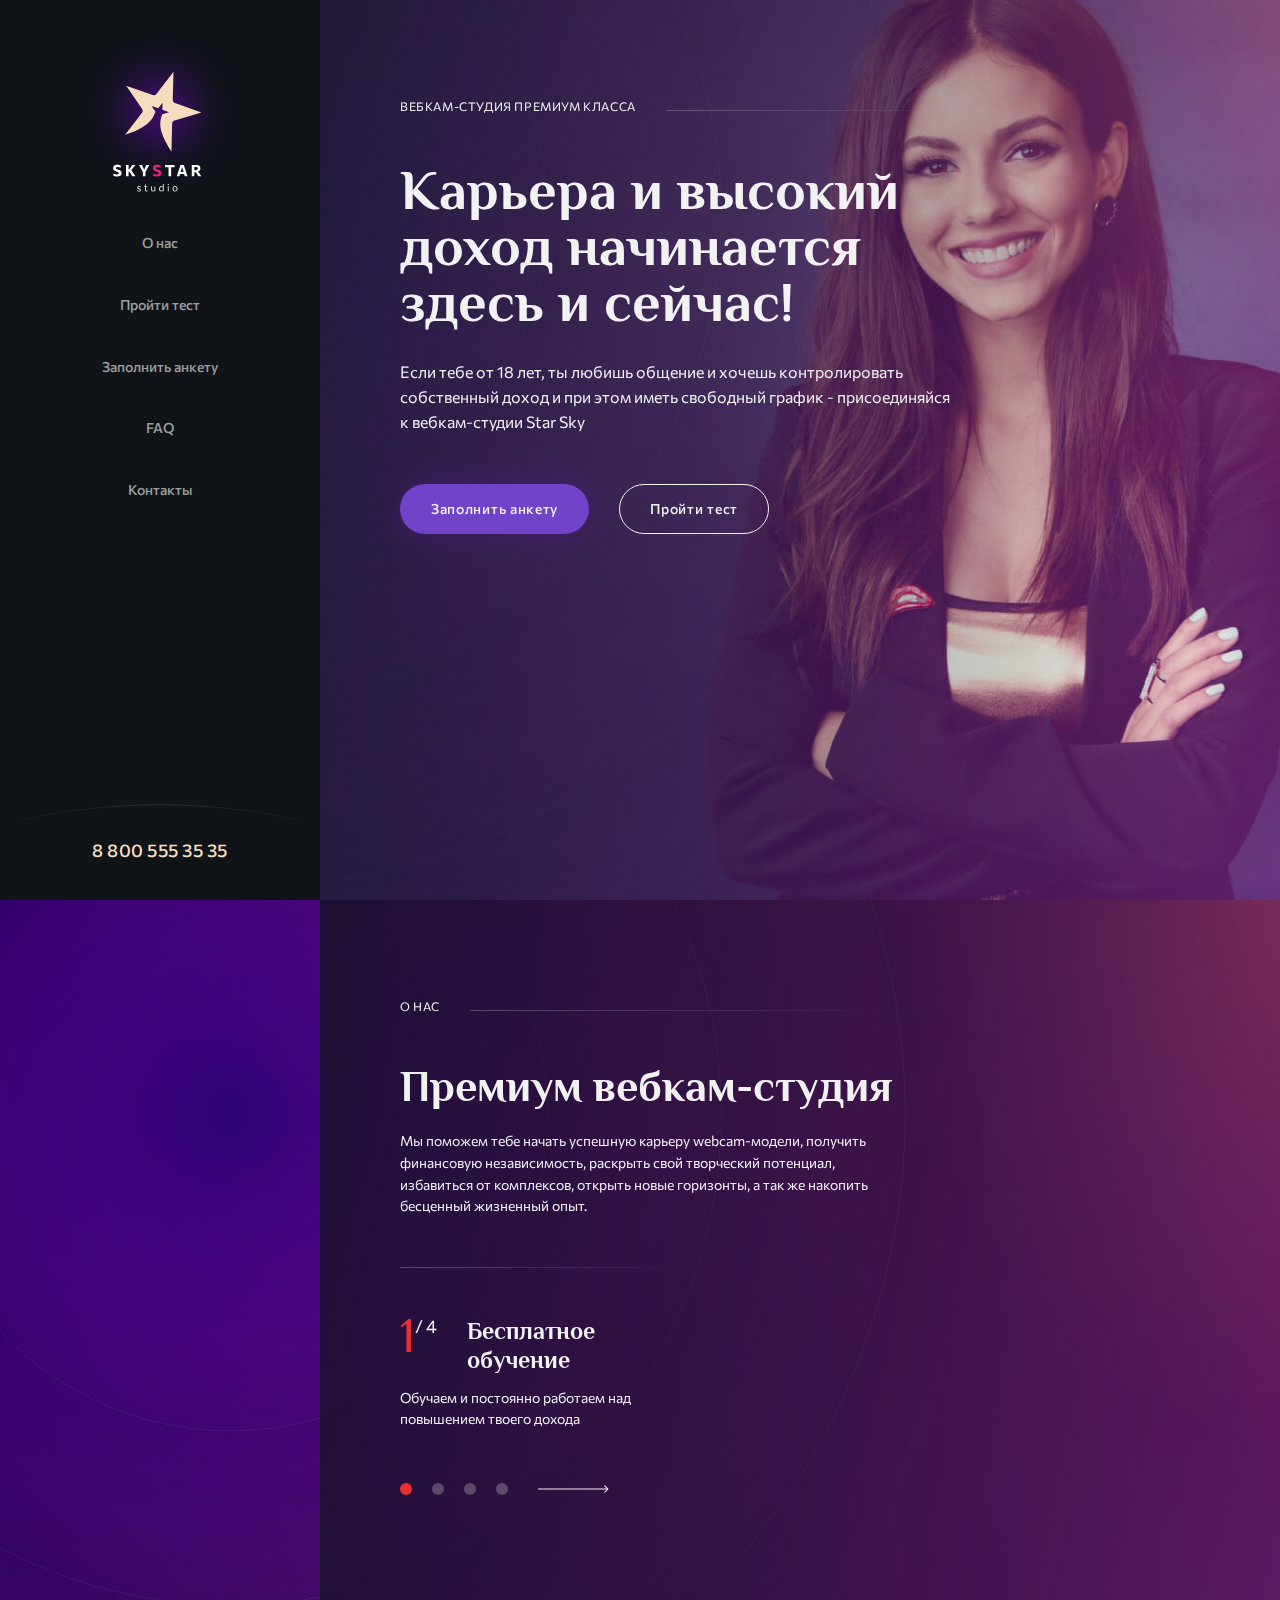
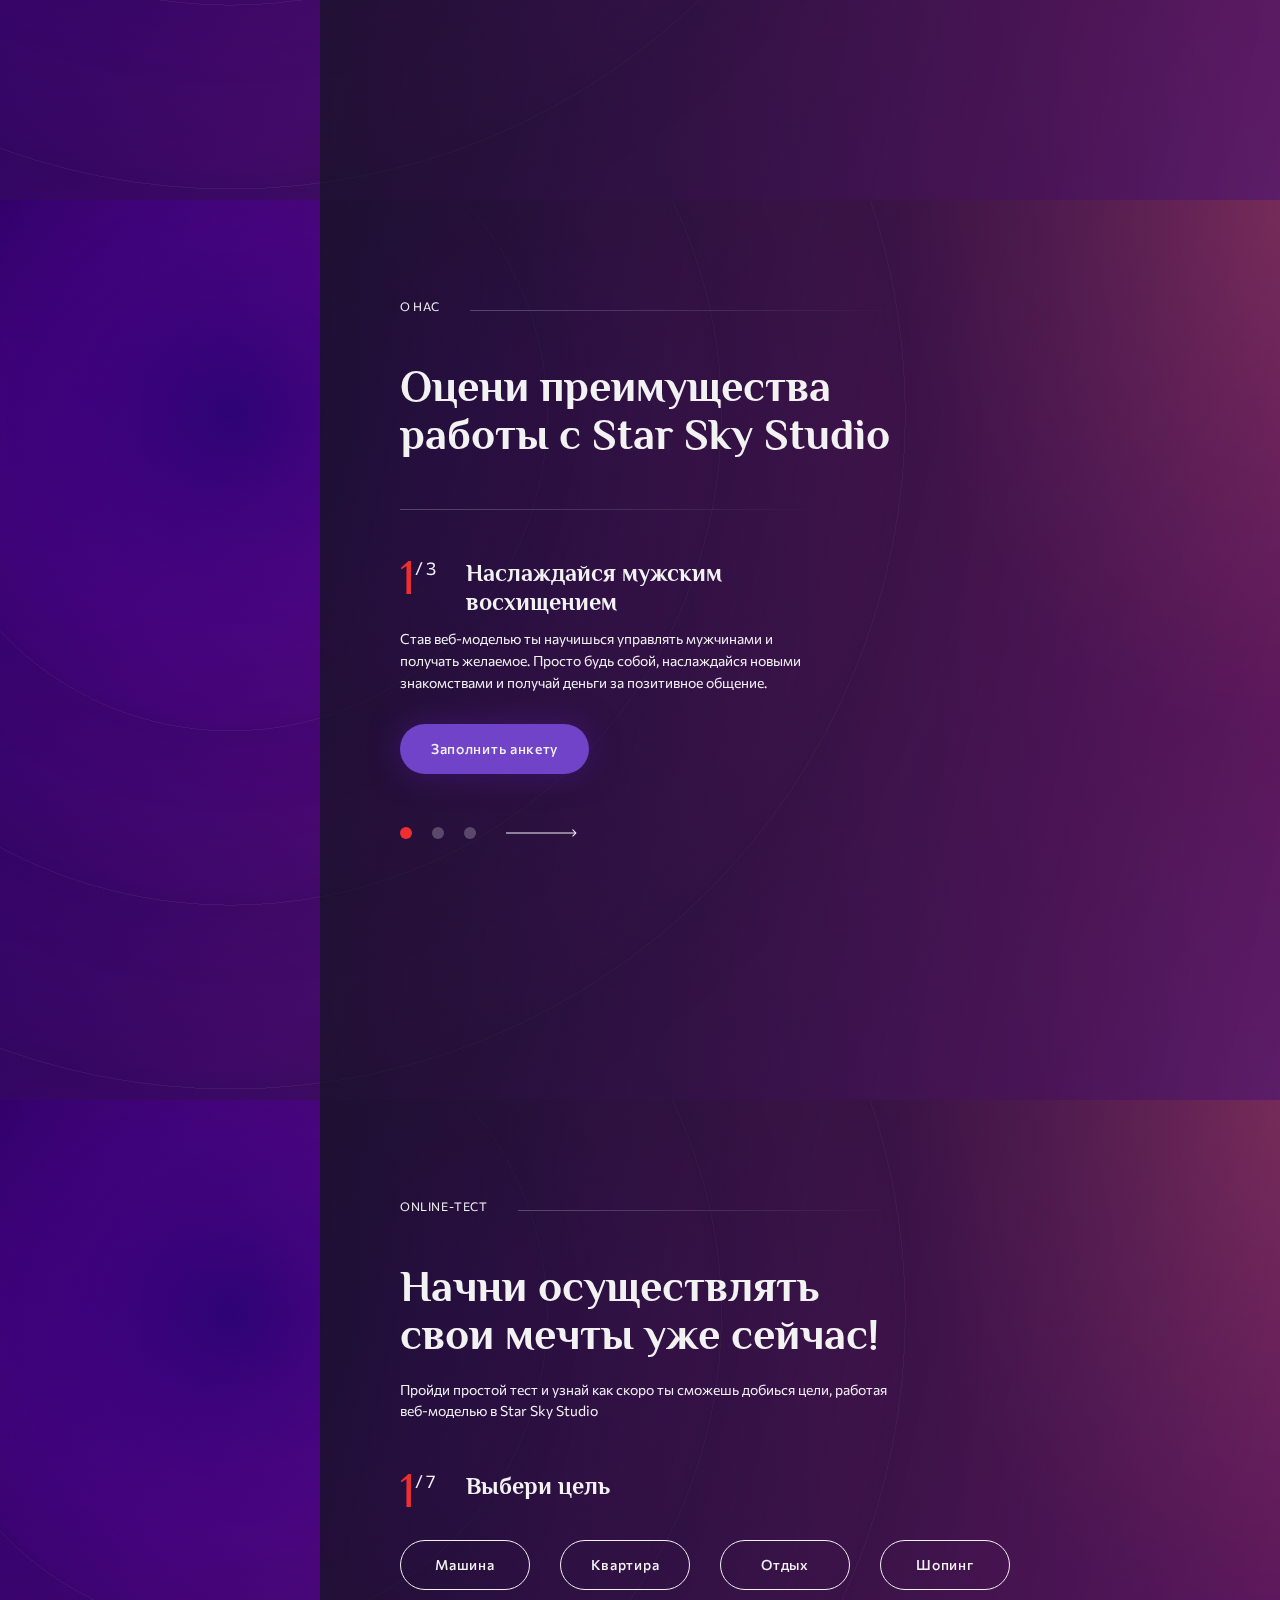
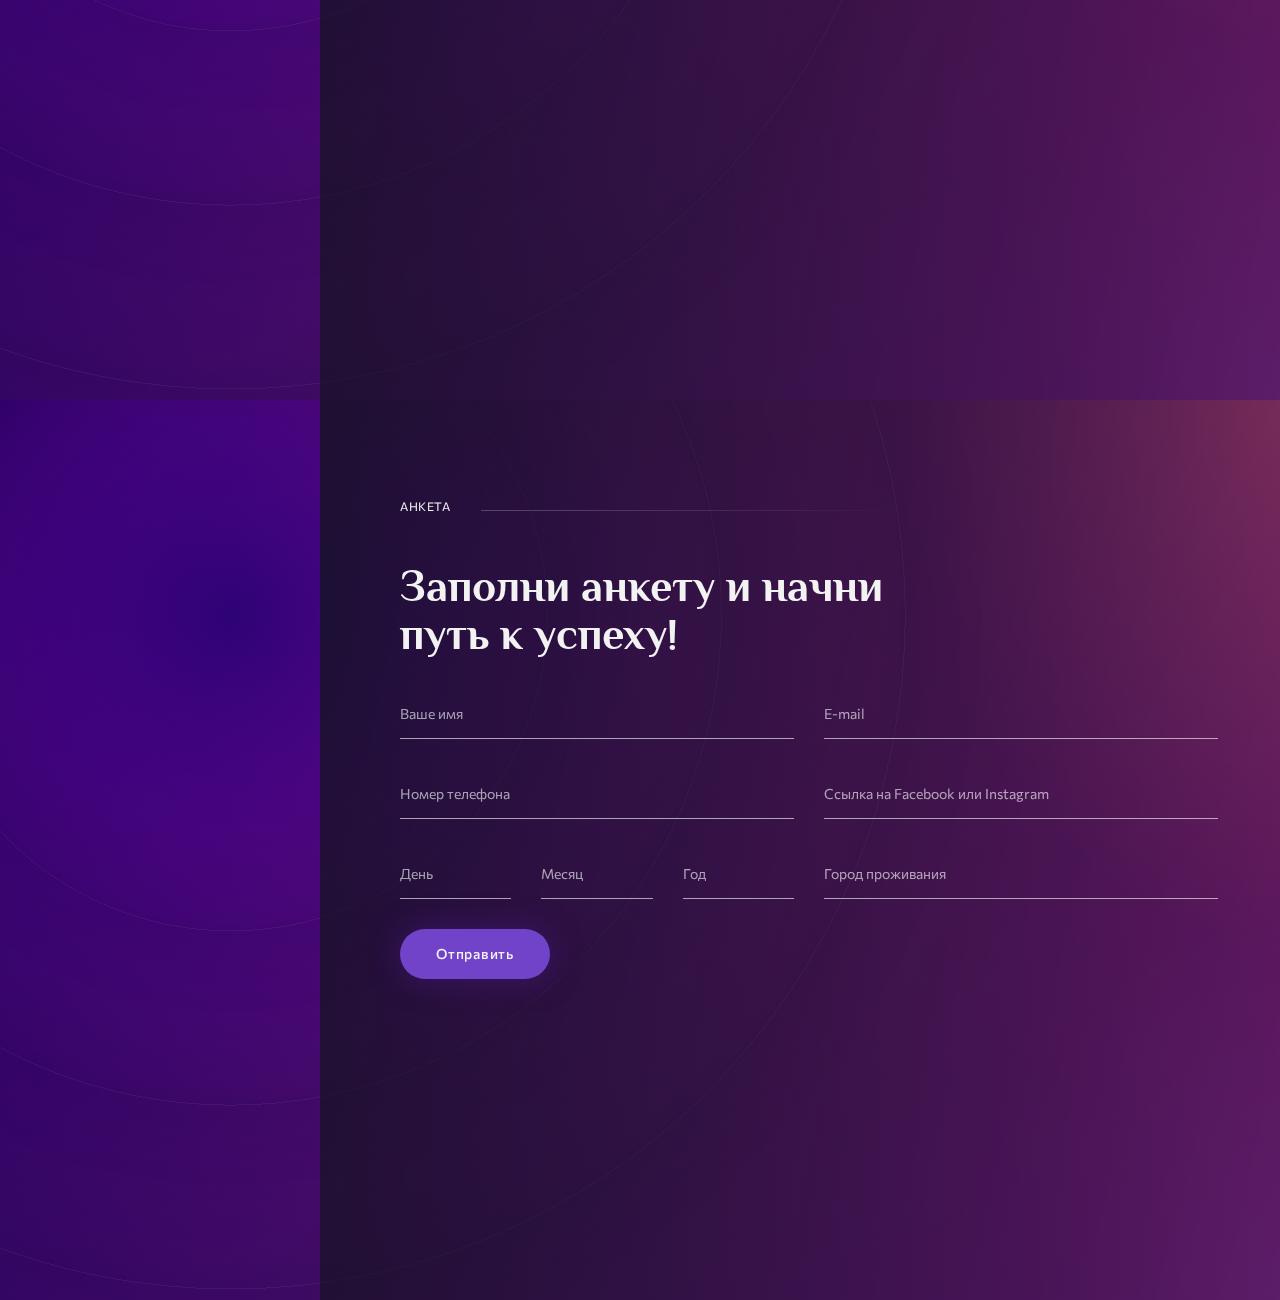
==== commit 7816df9d: "Added adaptive" ====
--- a/skystarstudio/index.html
+++ b/skystarstudio/index.html
@@ -18,12 +18,11 @@
 <body id="home">
   <div id="app">
     <!-- ================= HEADER ================= -->
+    <button class="nav-btn">
+      <div class="nav-btn__burger"></div>
+    </button>
+    <div class="overlay"></div>
     <header class="header">
-      <!-- <a href="#" class="nav-btn">
-          <span></span>
-          <span></span>
-          <span></span>
-        </a> -->
       <div class="header__container">
         <div class="header__top">
           <a href="index.html" class="logo"><img src="assets/img/logo.svg" alt="logo" /></a>
@@ -56,12 +55,12 @@
           <div class="slogan main__wrap scene-item">
             <span>Вебкам-студия премиум класса</span>
           </div>
-          <h1 class="scene-item main__wrap" data-depth="0.075">Карьера и высокий доход начинается здесь и сейчас!</h1>
-          <p class="scene-item main__wrap" data-depth="0.05">Если тебе от 18 лет, ты любишь общение и хочешь
+          <h1 class="scene-item main__wrap" data-depth="0.08">Карьера и высокий доход начинается здесь и сейчас!</h1>
+          <p class="scene-item main__wrap" data-depth="0.1">Если тебе от 18 лет, ты любишь общение и хочешь
             контролировать собственный доход и при этом иметь свободный график - присоединяйся к вебкам-студии Star Sky
           </p>
           <div class="main__btn-cover main__wrap scene-item">
-            <a href="#contacts" class="btn btn-ancor">Заполнить анкету</a>
+            <a href="#contacts" class="btn btn-ancor btn-animation">Заполнить анкету</a>
             <a href="#questions" class="btn btn-invert btn-ancor">Пройти тест</a>
           </div>
         </div>
@@ -178,7 +177,7 @@
                       флиртуй, ведь это развлечение которое позволяет отлично зарабатывать!</p>
                   </div>
                 </div>
-                <a href="#contacts" class="btn">Заполнить анкету</a>
+                <a href="#contacts" class="btn btn-ancor">Заполнить анкету</a>
                 <div class="cover-slide-navigation cover-slide-navigation-2"></div>
               </div>
             </div>
@@ -336,7 +335,7 @@
                     <div class="slide-number-current">7</div>
                     <div class="slide-number-all">/ 7</div>
                   </div>
-                  <h4>Докажи, что ты не робот</h4>
+                  <h4>Мы отправим результат на твой e-mail</h4>
                 </div>
                 <form>
                   <input class="questions-input-1" type="hidden" name="step1">
@@ -346,8 +345,7 @@
                   <input class="questions-input-5" type="hidden" name="step5">
                   <input class="questions-input-6" type="hidden" name="step6">
                   <div class="questions__form">
-                    <input class="questions__form-input" type="tel" name="your-phone"
-                      placeholder="Введите номер телефона">
+                    <input class="questions__form-input" type="email" name="your-email" placeholder="E-mail">
                     <input class="btn" type="submit" value="Отправить">
                   </div>
                 </form>
@@ -371,20 +369,20 @@
             </div>
             <div class="contacts__wrap">
               <form>
-                <ul class="form-wrap">
-                  <li>
+                <ul class="form-wrap row">
+                  <li class="col-12 col-sm-6">
                     <input type="text" name="your-name" placeholder="Ваше имя">
                   </li>
-                  <li>
+                  <li class="col-12 col-sm-6">
                     <input type="email" name="your-email" placeholder="E-mail">
                   </li>
-                  <li>
+                  <li class="col-12 col-sm-6">
                     <input type="tel" name="your-phone" placeholder="Номер телефона">
                   </li>
-                  <li>
+                  <li class="col-12 col-sm-6">
                     <input type="text" name="your-link" placeholder="Ссылка на Facebook или Instagram">
                   </li>
-                  <li>
+                  <li class="col-12 col-sm-6">
                     <div class="input-wrap">
                       <div class="input-item">
                         <input type="number" name="your-day" placeholder="День">
@@ -397,7 +395,7 @@
                       </div>
                     </div>
                   </li>
-                  <li>
+                  <li class="col-12 col-sm-6">
                     <input type="text" name="your-city" placeholder="Город проживания">
                   </li>
                 </ul>
--- a/skystarstudio/assets/css/style.css
+++ b/skystarstudio/assets/css/style.css
@@ -3981,8 +3981,14 @@
   font-weight: 700; }
 
 h1 {
-  font-size: 56px;
+  font-size: 36px;
   line-height: 1; }
+  @media (min-width: 576px) {
+    h1 {
+      font-size: 46px; } }
+  @media (min-width: 768px) {
+    h1 {
+      font-size: 56px; } }
   @media (min-width: 1441px) {
     h1 {
       font-size: 68px; } }
@@ -3996,8 +4002,14 @@
         margin-top: 40px; } }
 
 h2 {
-  font-size: 44px;
+  font-size: 30px;
   line-height: 1.1; }
+  @media (min-width: 576px) {
+    h2 {
+      font-size: 36px; } }
+  @media (min-width: 768px) {
+    h2 {
+      font-size: 44px; } }
   @media (min-width: 1441px) {
     h2 {
       font-size: 50px; } }
@@ -4014,7 +4026,7 @@
     margin-top: 20px; }
 
 h4 {
-  font-size: 26px;
+  font-size: 24px;
   line-height: 1.2; }
   @media (min-width: 1441px) {
     h4 {
@@ -4073,18 +4085,24 @@
   line-height: 1; }
   .logo img {
     display: block;
-    max-width: 150px; }
+    max-width: 120px; }
+    @media (min-width: 1200px) {
+      .logo img {
+        max-width: 150px; } }
     @media (min-width: 1441px) and (min-height: 670px) {
       .logo img {
         max-width: 200px; } }
     @media (min-width: 1441px) and (min-height: 890px) {
       .logo img {
-        max-width: 100%; } }
+        max-width: 250px; } }
 
 section {
-  padding-left: 340px;
+  padding-left: 0;
   position: relative;
   background: linear-gradient(76.1deg, #250b38 0%, #4b1c35 100%); }
+  @media (min-width: 1200px) {
+    section {
+      padding-left: 320px; } }
   @media (min-width: 1441px) {
     section {
       padding-left: 400px; } }
@@ -4115,6 +4133,9 @@
     background-size: contain;
     z-index: 2;
     pointer-events: none; }
+    @media (max-width: 1199px) {
+      section:before {
+        display: none; } }
 
 .section-bg {
   position: absolute;
@@ -4126,15 +4147,24 @@
   background-repeat: no-repeat;
   background-size: cover;
   background-position: top right;
-  background-attachment: fixed;
-  mix-blend-mode: screen; }
+  mix-blend-mode: screen;
+  background-attachment: fixed; }
 
 .section-wrap {
-  min-height: 100vh;
   position: relative;
   z-index: 3;
-  padding: 100px 40px 50px 80px;
+  padding: 100px 20px;
+  min-height: 100vh;
   background-blend-mode: screen; }
+  @media (min-width: 768px) {
+    .section-wrap {
+      padding: 80px 30px 80px 70px; } }
+  @media (min-width: 992px) {
+    .section-wrap {
+      padding: 100px 80px; } }
+  @media (min-width: 1200px) {
+    .section-wrap {
+      padding: 100px 40px 50px 80px; } }
   @media (min-width: 1441px) {
     .section-wrap {
       padding: 120px 50px 50px 110px; } }
@@ -4205,11 +4235,14 @@
   -webkit-box-align: end;
       -ms-flex-align: end;
           align-items: flex-end;
-  font-size: 12px;
-  margin-bottom: 30px; }
+  font-size: 10px;
+  margin-bottom: 50px; }
+  @media (min-width: 768px) {
+    .slogan {
+      font-size: 12px; } }
   @media (min-width: 1441px) {
     .slogan {
-      margin-bottom: 40px;
+      margin-bottom: 60px;
       font-size: 14px; } }
   .slogan:after {
     content: "";
@@ -4223,7 +4256,10 @@
     opacity: 0.25;
     -webkit-transform: translateY(-1px);
             transform: translateY(-1px);
-    margin-left: 30px; }
+    margin-left: 20px; }
+    @media (min-width: 992px) {
+      .slogan:after {
+        margin-left: 30px; } }
     @media (min-width: 1441px) {
       .slogan:after {
         margin-left: 40px; } }
@@ -4336,7 +4372,10 @@
     -webkit-box-flex: 1;
         -ms-flex-positive: 1;
             flex-grow: 1;
-    margin-left: 30px; }
+    margin-left: 20px; }
+    @media (min-width: 768px) {
+      .slide-top h4 {
+        margin-left: 30px; } }
     @media (min-width: 1441px) {
       .slide-top h4 {
         margin-left: 34px; } }
@@ -4605,23 +4644,35 @@
   height: 100%;
   top: 0;
   left: 0;
-  max-width: 340px;
   width: 100%;
-  padding: 65px 30px 35px;
   -webkit-transition: 0.35s ease-out;
-  transition: 0.35s ease-out; }
-  @media (min-height: 760px) {
+  transition: 0.35s ease-out;
+  max-width: 260px;
+  padding: 35px 20px; }
+  @media (min-width: 1441px) and (min-height: 760px) {
     header {
-      padding: 85px 30px 45px; } }
-  @media (min-height: 890px) {
+      padding: 45px 30px; } }
+  @media (min-width: 1441px) and (min-height: 850px) {
     header {
-      padding: 105px 30px 65px; } }
+      padding: 65px 60px; } }
+  @media (min-width: 1200px) {
+    header {
+      max-width: 320px; } }
   @media (min-width: 1441px) {
     header {
       max-width: 400px; } }
   @media (min-width: 1681px) {
     header {
       max-width: 482px; } }
+  @media (max-width: 1199px) {
+    header {
+      left: -100px;
+      opacity: 0;
+      pointer-events: none; }
+      header.active {
+        left: 0;
+        opacity: 1;
+        pointer-events: auto; } }
 
 .header__container {
   display: -webkit-box;
@@ -4641,38 +4692,49 @@
       -ms-flex: 0 0 auto;
           flex: 0 0 auto; }
 .header__center {
-  margin-top: 35px;
   -webkit-box-flex: 1;
       -ms-flex-positive: 1;
           flex-grow: 1;
   overflow: hidden;
-  overflow-y: auto; }
-  @media (min-height: 760px) {
+  overflow-y: auto;
+  margin-top: 35px; }
+  @media (min-width: 1441px) and (min-height: 760px) {
     .header__center {
       margin-top: 45px; } }
-  @media (min-height: 890px) {
+  @media (min-width: 1441px) and (min-height: 850px) {
     .header__center {
       margin-top: 65px; } }
 .header__bottom {
   margin-top: 30px;
-  padding-top: 35px;
   -webkit-box-flex: 0;
       -ms-flex: 0 0 auto;
           flex: 0 0 auto;
-  font-size: 20px;
   font-weight: 500;
   letter-spacing: 0.03em;
   line-height: 1;
-  border-top: 1px solid rgba(242, 242, 243, 0.15); }
-  @media (min-height: 760px) {
+  padding-top: 35px;
+  font-size: 18px;
+  position: relative; }
+  @media (min-width: 1441px) and (min-height: 760px) {
     .header__bottom {
       padding-top: 45px; } }
-  @media (min-height: 890px) {
+  @media (min-width: 1441px) and (min-height: 850px) {
     .header__bottom {
       padding-top: 65px; } }
-  @media (min-width: 1441px) {
+  @media (min-width: 1441px) and (min-width: 1441px) {
     .header__bottom {
       font-size: 26px; } }
+  .header__bottom:before {
+    content: "";
+    top: 0;
+    left: 0;
+    width: 100%;
+    height: 20px;
+    position: absolute;
+    background-image: url(../img/line.svg);
+    background-position: center;
+    background-repeat: no-repeat;
+    background-size: contain; }
   .header__bottom .custom-link span {
     color: #f6ddbf; }
 
@@ -4694,7 +4756,10 @@
     display: inline-block;
     text-align: center;
     padding: 0 15px;
-    color: rgba(255, 255, 255, 0.5); }
+    color: rgba(255, 255, 255, 0.6); }
+    @media (min-width: 1441px) {
+      .nav-list li a {
+        font-size: 18px; } }
     .nav-list li a:before, .nav-list li a:after {
       content: "";
       position: absolute;
@@ -4706,6 +4771,9 @@
       opacity: 0;
       -webkit-transition: 0.35s ease;
       transition: 0.35s ease; }
+      @media (min-width: 1441px) {
+        .nav-list li a:before, .nav-list li a:after {
+          top: 14px; } }
     .nav-list li a:before {
       right: 100%; }
     .nav-list li a:after {
@@ -4719,48 +4787,88 @@
       color: rgba(255, 255, 255, 0.5); }
 
 .nav-btn {
-  display: block;
-  height: 50px;
-  position: absolute;
-  right: 0;
-  top: 0;
-  width: 60px;
-  padding: 10px 15px;
-  display: block;
-  z-index: 4;
-  overflow: hidden; }
-  .nav-btn span {
+  position: fixed;
+  padding: 24px 13px;
+  z-index: 21;
+  overflow: hidden;
+  display: -webkit-box;
+  display: -ms-flexbox;
+  display: flex;
+  -webkit-box-pack: center;
+      -ms-flex-pack: center;
+          justify-content: center;
+  -webkit-box-align: center;
+      -ms-flex-align: center;
+          align-items: center;
+  cursor: pointer;
+  -webkit-transition: all 0.35s ease;
+  transition: all 0.35s ease;
+  -webkit-box-flex: 0;
+      -ms-flex: 0 0 auto;
+          flex: 0 0 auto;
+  background-color: rgba(16, 20, 25, 0.35);
+  border: none; }
+  @media (min-width: 1200px) {
+    .nav-btn {
+      display: none; } }
+  .nav-btn__burger {
+    width: 24px;
+    height: 1px;
     background-color: #fff;
-    height: 2px;
-    width: 100%;
-    display: block;
-    margin: 6px 0;
+    border-radius: 5px;
     position: relative;
-    -webkit-transition: all 0.4s ease, visibility 0.1s ease;
-    transition: all 0.4s ease, visibility 0.1s ease; }
-
-@media (min-width: 768px) {
-  .nav-btn {
-    display: none; } }
-.nav-btn:hover span:nth-child(2) {
-  margin-left: -8px; }
-
-.nav-btn.active span {
-  height: 2px;
-  -webkit-transform-origin: 0;
-          transform-origin: 0; }
-
-.nav-btn.active span:first-child {
-  -webkit-transform: rotate(45deg);
-          transform: rotate(45deg); }
-
-.nav-btn.active span:last-child {
-  margin-top: 11px;
-  -webkit-transform: rotate(-45deg);
-          transform: rotate(-45deg); }
-
-.nav-btn.active span:nth-child(2) {
-  visibility: hidden; }
+    -webkit-transition: all 0.35s ease;
+    transition: all 0.35s ease; }
+    .nav-btn__burger:before, .nav-btn__burger:after {
+      content: "";
+      position: absolute;
+      width: 24px;
+      height: 1px;
+      background: #fff;
+      border-radius: 5px;
+      -webkit-transition: all 0.35s ease;
+      transition: all 0.35s ease;
+      left: 0; }
+    .nav-btn__burger:before {
+      -webkit-transform: translate(0, -8px);
+              transform: translate(0, -8px); }
+    .nav-btn__burger:after {
+      z-index: 1;
+      -webkit-transform: translate(0, 8px);
+              transform: translate(0, 8px); }
+  .nav-btn.active .nav-btn__burger {
+    background-color: transparent;
+    -webkit-transition: none;
+    transition: none; }
+    .nav-btn.active .nav-btn__burger:before {
+      top: 50%;
+      left: 50%;
+      z-index: 1;
+      -webkit-transform: translate(-50%, -50%) rotate(45deg);
+              transform: translate(-50%, -50%) rotate(45deg); }
+    .nav-btn.active .nav-btn__burger:after {
+      top: 50%;
+      left: 50%;
+      -webkit-transform: translate(-50%, -50%) rotate(-45deg);
+              transform: translate(-50%, -50%) rotate(-45deg); }
+
+.overlay {
+  display: none; }
+  @media (max-width: 1199px) {
+    .overlay {
+      display: block;
+      position: fixed;
+      top: 0;
+      left: 0;
+      width: 100%;
+      height: 100%;
+      background-color: rgba(16, 20, 25, 0.35);
+      z-index: 18;
+      pointer-events: none;
+      opacity: 0; }
+      .overlay.active {
+        pointer-events: auto;
+        opacity: 1; } }
 
 /*-------------------------- FOOTER --------------------------*/
 footer {
@@ -4780,11 +4888,37 @@
     .main__wrap {
       max-width: 740px; } }
 .main__btn-cover {
-  margin-top: 65px; }
+  margin-top: 50px;
+  display: -webkit-box !important;
+  display: -ms-flexbox !important;
+  display: flex !important;
+  -webkit-box-orient: vertical;
+  -webkit-box-direction: normal;
+      -ms-flex-direction: column;
+          flex-direction: column;
+  -webkit-box-align: start;
+      -ms-flex-align: start;
+          align-items: flex-start; }
+  @media (min-width: 576px) {
+    .main__btn-cover {
+      -webkit-box-orient: horizontal;
+      -webkit-box-direction: normal;
+          -ms-flex-direction: row;
+              flex-direction: row; } }
+  @media (min-width: 1441px) {
+    .main__btn-cover {
+      margin-top: 60px; } }
   .main__btn-cover .btn + * {
-    margin-left: 30px; }
+    margin-top: 20px; }
+    @media (min-width: 576px) {
+      .main__btn-cover .btn + * {
+        margin-top: 0;
+        margin-left: 30px; } }
 .main p {
-  font-size: 16px; }
+  font-size: 14px; }
+  @media (min-width: 992px) {
+    .main p {
+      font-size: 16px; } }
   @media (min-width: 1441px) {
     .main p {
       font-size: 18px; } }
@@ -4796,6 +4930,25 @@
   display: -ms-flexbox !important;
   display: flex !important; }
 
+.btn-animation:not(:hover) {
+  -webkit-animation: pulse 2.5s ease 0s infinite normal;
+          animation: pulse 2.5s ease 0s infinite normal; }
+
+@-webkit-keyframes pulse {
+  0% {
+    -webkit-box-shadow: 0px 0px 0 #8c54fb;
+            box-shadow: 0px 0px 0 #8c54fb; }
+  100% {
+    -webkit-box-shadow: 0px 0px 60px transparent;
+            box-shadow: 0px 0px 60px transparent; } }
+
+@keyframes pulse {
+  0% {
+    -webkit-box-shadow: 0px 0px 0 #8c54fb;
+            box-shadow: 0px 0px 0 #8c54fb; }
+  100% {
+    -webkit-box-shadow: 0px 0px 60px transparent;
+            box-shadow: 0px 0px 60px transparent; } }
 .about__slider-wrap {
   max-width: 280px;
   margin-top: 50px;
@@ -4848,30 +5001,47 @@
     .questions .slide-top {
       margin-top: 60px; } }
 .questions__list {
-  margin-top: 30px;
+  margin-bottom: -15px;
   display: -webkit-box;
   display: -ms-flexbox;
   display: flex;
   -webkit-box-align: start;
       -ms-flex-align: start;
-          align-items: flex-start; }
+          align-items: flex-start;
+  -ms-flex-wrap: wrap;
+      flex-wrap: wrap;
+  margin-top: 30px; }
+  @media (max-width: 576px) {
+    .questions__list {
+      margin-left: -10px;
+      margin-right: -10px; } }
   @media (min-width: 1441px) {
     .questions__list {
       margin-top: 40px; } }
-  .questions__list li + li {
-    margin-left: 30px; }
+  .questions__list li {
+    margin-bottom: 15px; }
+    .questions__list li:not(:last-child) {
+      margin-right: 15px; }
+      @media (min-width: 992px) {
+        .questions__list li:not(:last-child) {
+          margin-right: 30px; } }
+    .questions__list li .btn {
+      padding: 0 15px;
+      min-width: 130px; }
 .questions__form {
-  display: -webkit-box;
-  display: -ms-flexbox;
-  display: flex;
   position: relative;
-  -webkit-box-align: center;
-      -ms-flex-align: center;
-          align-items: center;
-  -webkit-box-pack: start;
-      -ms-flex-pack: start;
-          justify-content: flex-start;
   margin-top: 30px; }
+  @media (min-width: 576px) {
+    .questions__form {
+      display: -webkit-box;
+      display: -ms-flexbox;
+      display: flex;
+      -webkit-box-align: center;
+          -ms-flex-align: center;
+              align-items: center;
+      -webkit-box-pack: start;
+          -ms-flex-pack: start;
+              justify-content: flex-start; } }
   @media (min-width: 1441px) {
     .questions__form {
       margin-top: 40px; } }
@@ -4884,7 +5054,11 @@
     -webkit-box-flex: 0;
         -ms-flex: 0 0 auto;
             flex: 0 0 auto;
-    margin-left: 30px; }
+    margin-top: 30px; }
+    @media (min-width: 576px) {
+      .questions__form .btn {
+        margin-left: 30px;
+        margin-top: 0; } }
 
 .contacts__wrap {
   max-width: 818px;
@@ -4894,31 +5068,15 @@
       margin-top: 40px;
       max-width: 910px; } }
 .contacts .form-wrap {
-  margin-left: -15px;
-  margin-right: -15px;
-  display: -webkit-box;
-  display: -ms-flexbox;
-  display: flex;
-  -ms-flex-wrap: wrap;
-      flex-wrap: wrap;
-  -webkit-box-align: start;
-      -ms-flex-align: start;
-          align-items: flex-start;
-  margin-top: -30px; }
+  margin-bottom: -30px; }
   @media (min-width: 1441px) {
     .contacts .form-wrap {
-      margin-top: -40px; } }
+      margin-bottom: -40px; } }
   .contacts .form-wrap li {
-    padding-left: 15px;
-    padding-right: 15px;
-    -webkit-box-flex: 0;
-        -ms-flex: 0 0 50%;
-            flex: 0 0 50%;
-    max-width: 50%;
-    margin-top: 30px; }
+    margin-bottom: 30px; }
     @media (min-width: 1441px) {
       .contacts .form-wrap li {
-        margin-top: 40px; } }
+        margin-bottom: 40px; } }
     .contacts .form-wrap li .input-wrap {
       display: -webkit-box;
       display: -ms-flexbox;
@@ -4940,17 +5098,29 @@
     .contacts .btn {
       margin-top: 40px; } }
 
+* + .p-contact-form {
+  margin-top: 50px; }
+  @media (min-width: 1441px) {
+    * + .p-contact-form {
+      margin-top: 60px; } }
+
 .faq:before {
   position: fixed; }
 .faq .section-bg {
   position: fixed; }
 .faq__cover {
-  margin-top: 50px; }
+  margin-top: 40px; }
+  @media (min-width: 1200px) {
+    .faq__cover {
+      margin-top: 50px; } }
   @media (min-width: 1441px) {
     .faq__cover {
       margin-top: 60px; } }
 .faq__row {
-  margin-top: -10px; }
+  margin-top: 0; }
+  @media (min-width: 1200px) {
+    .faq__row {
+      margin-top: -10px; } }
 .faq__col {
   margin-top: 10px;
   padding-left: 15px;
